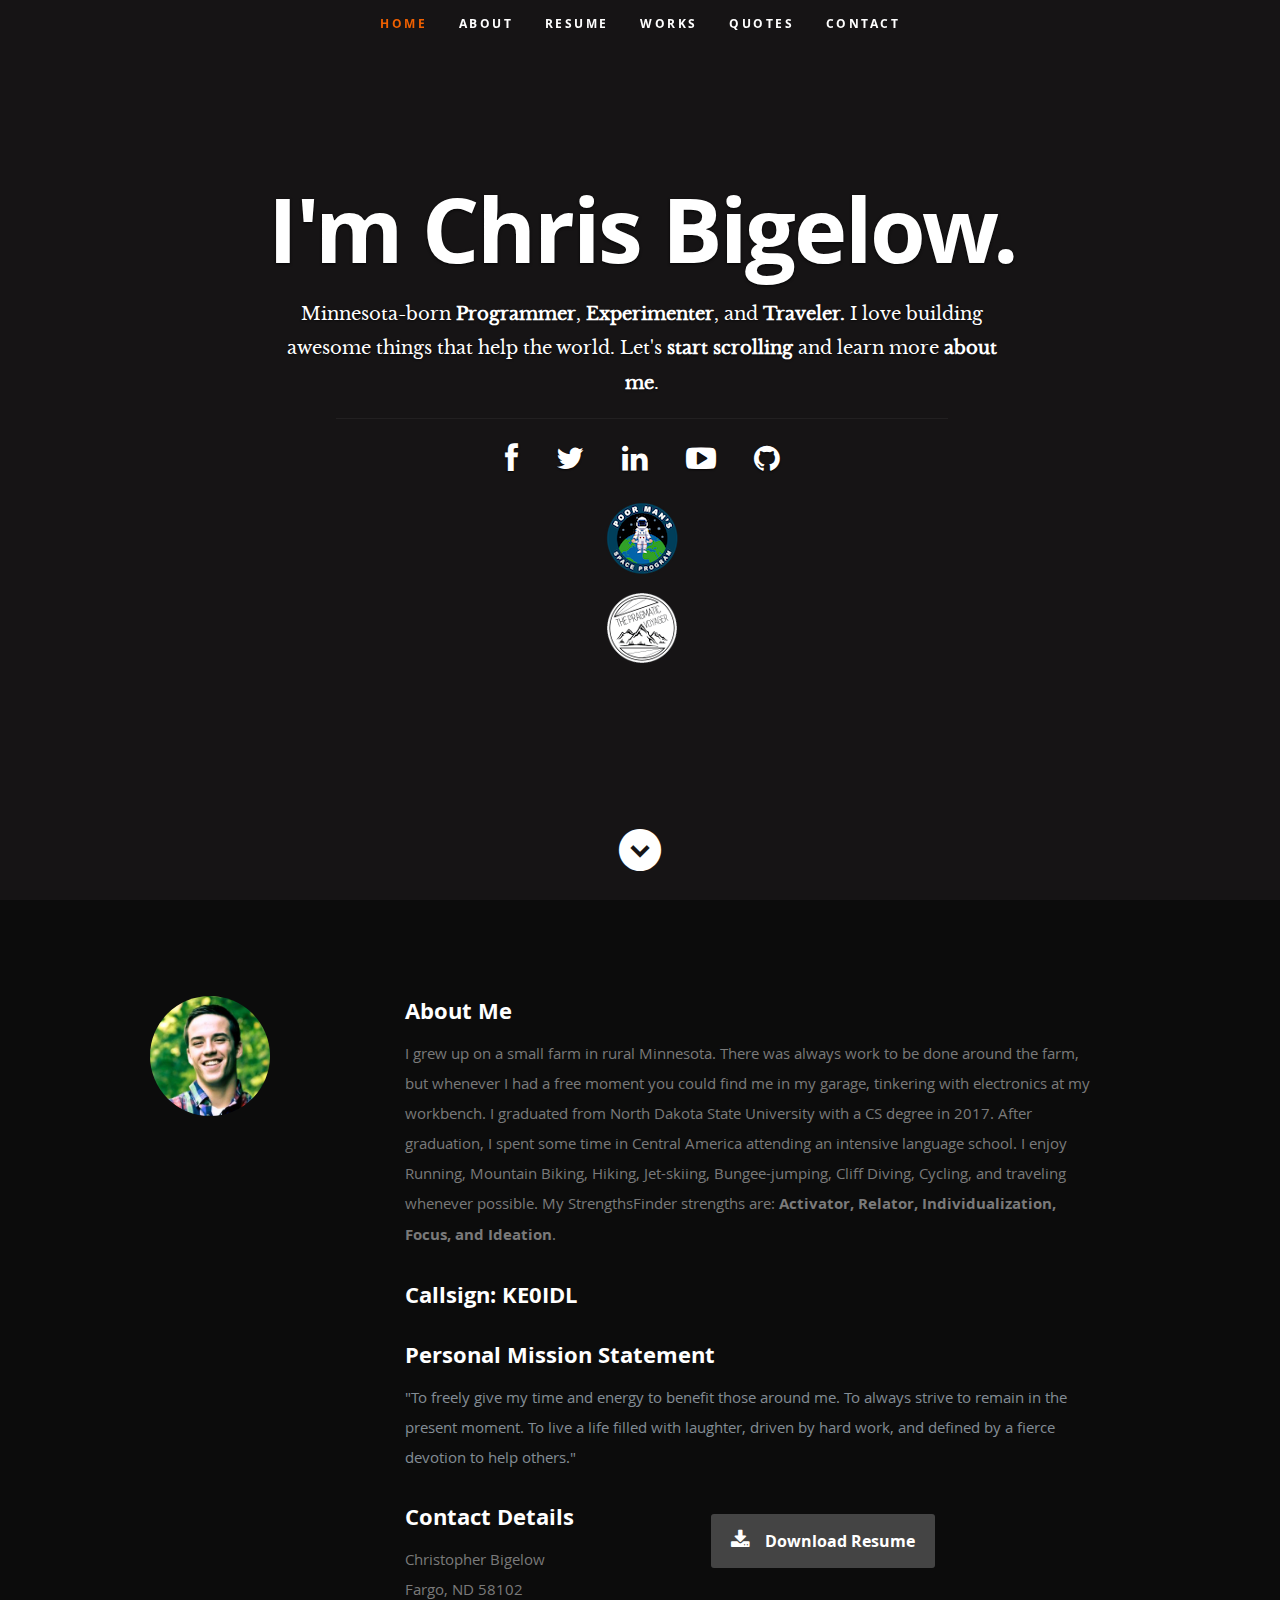
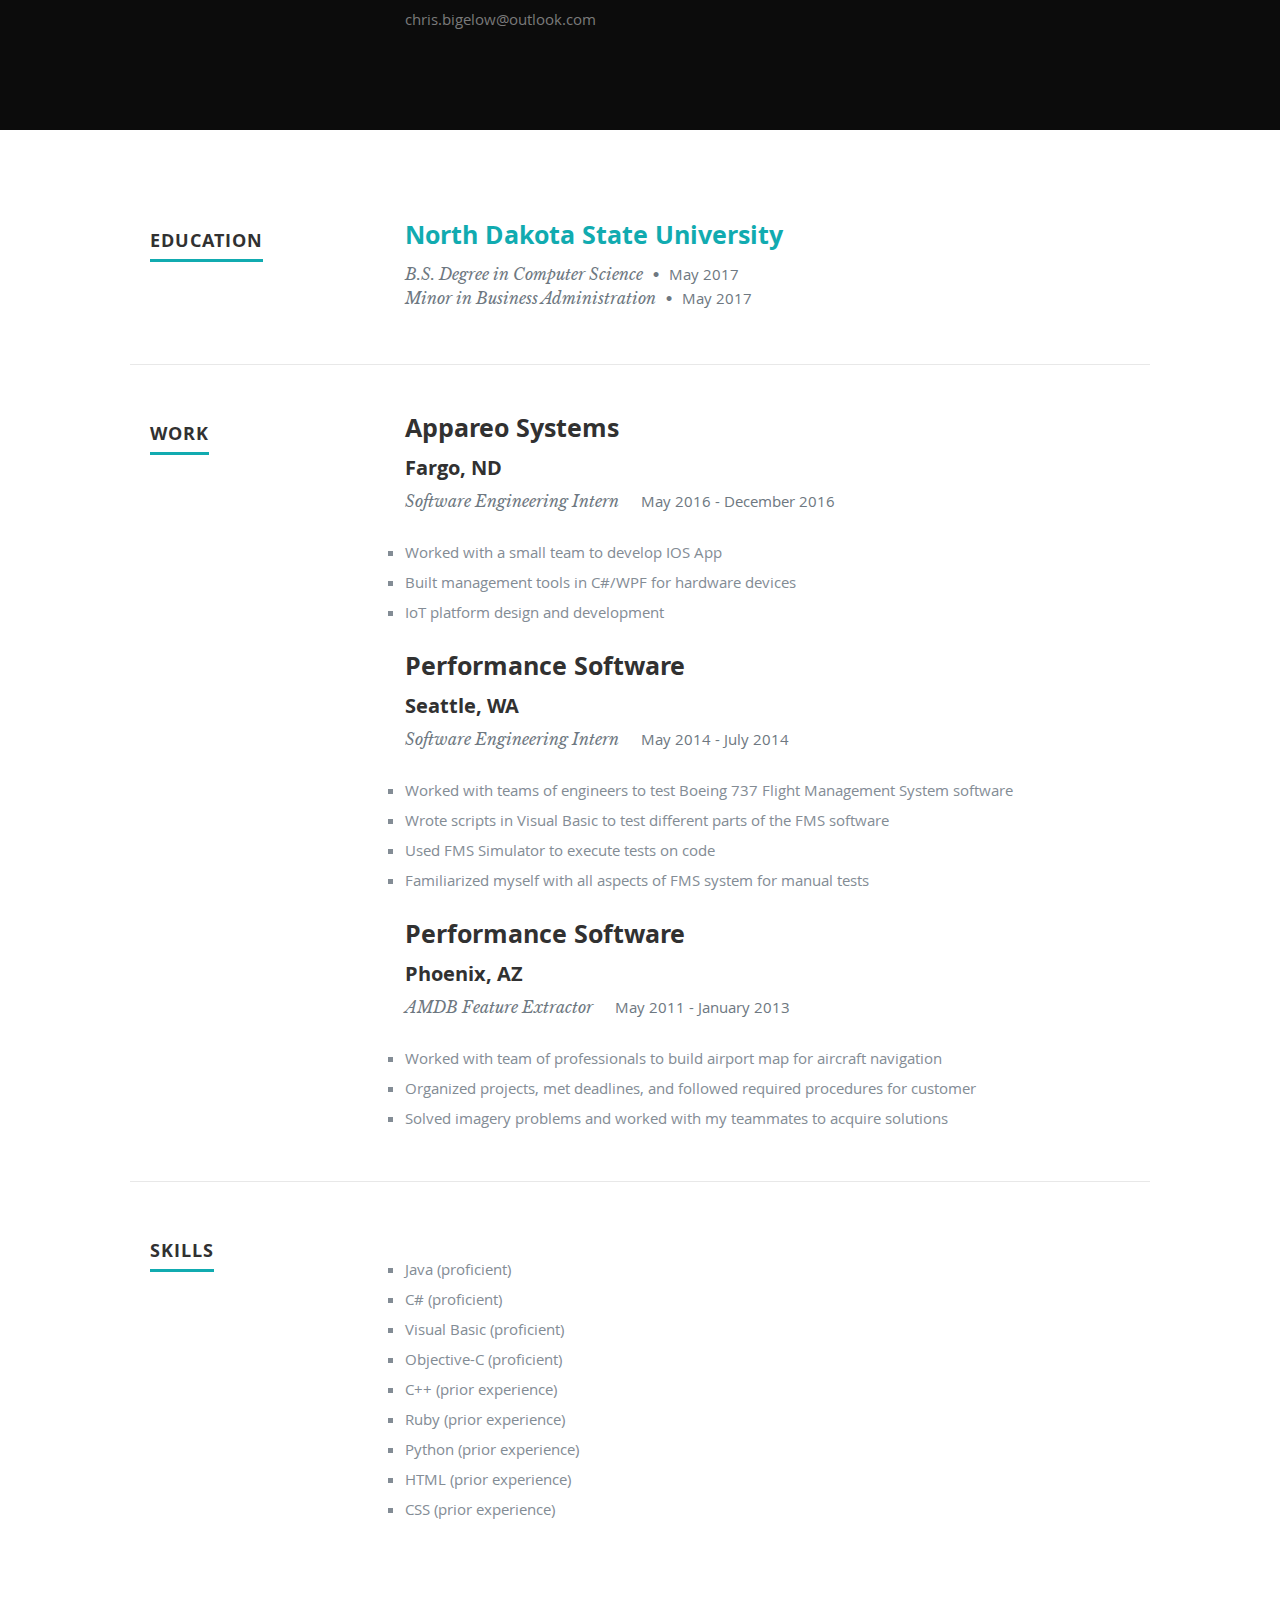
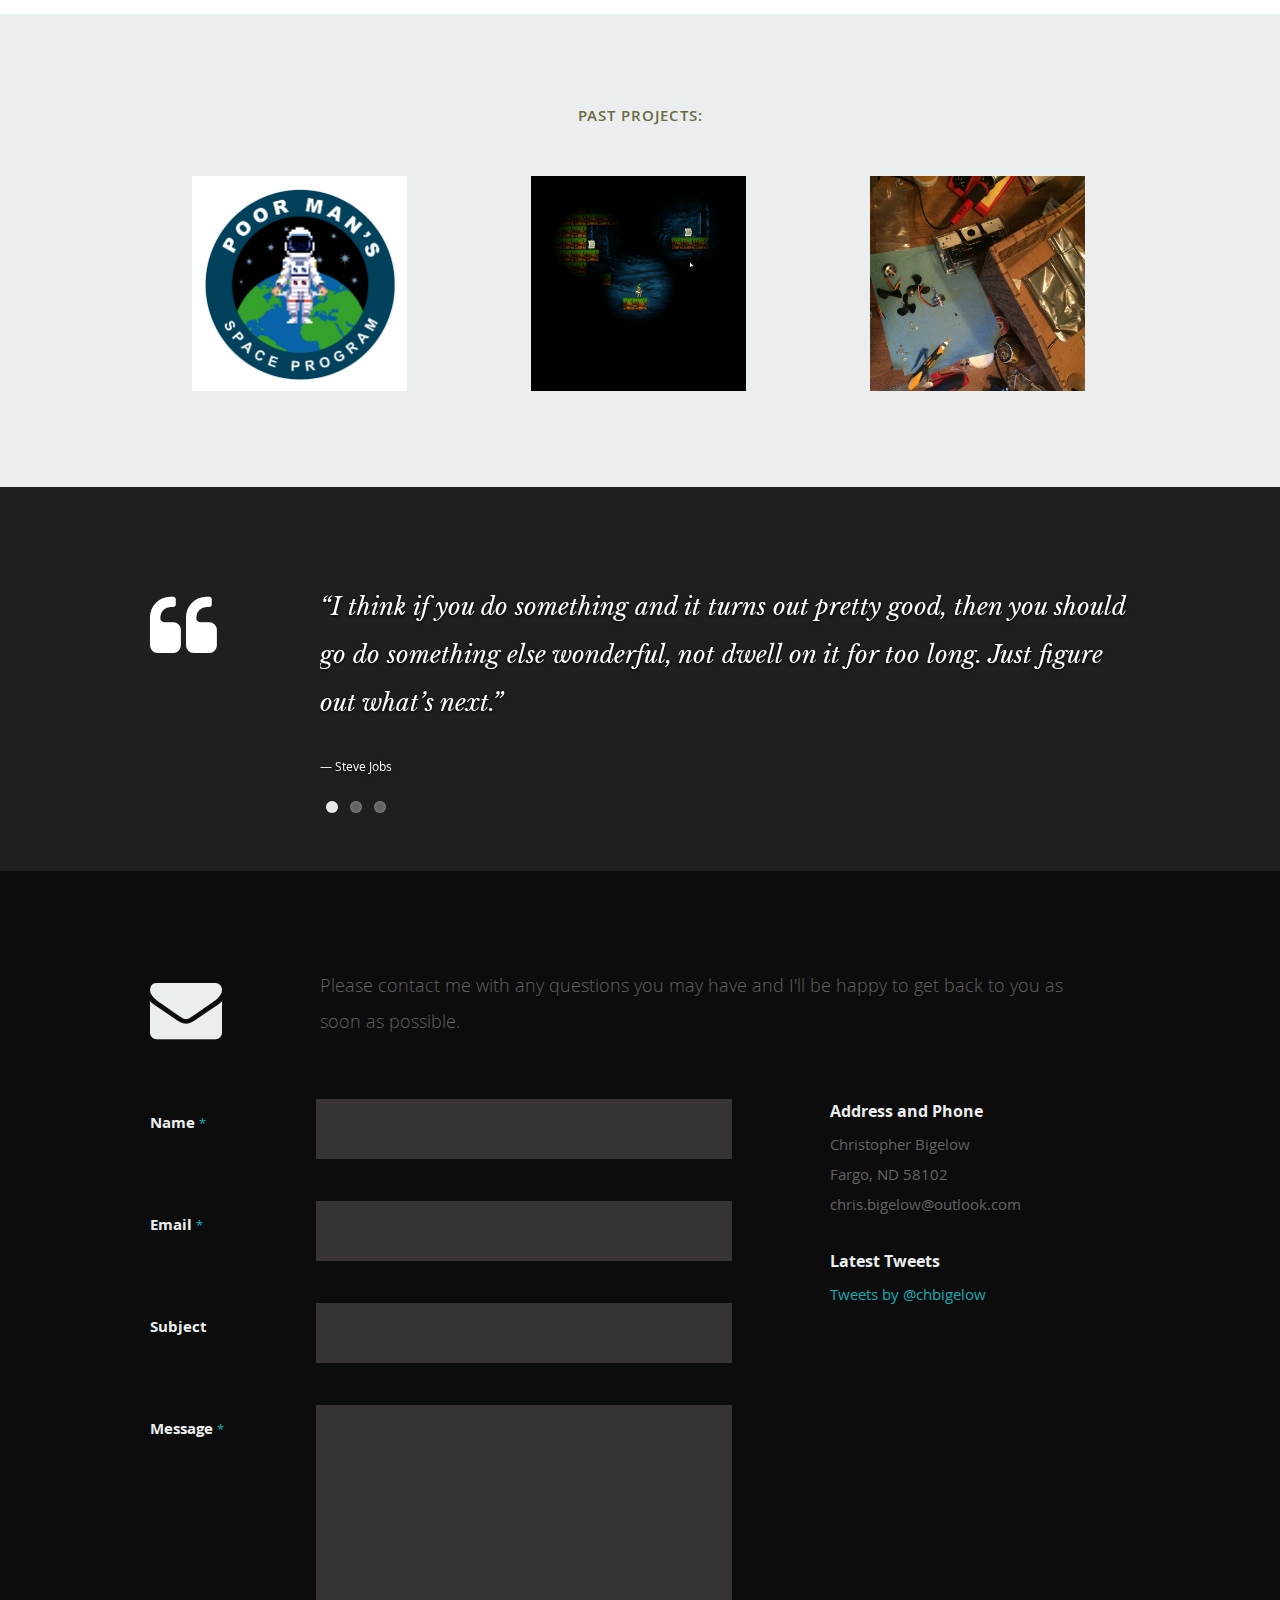
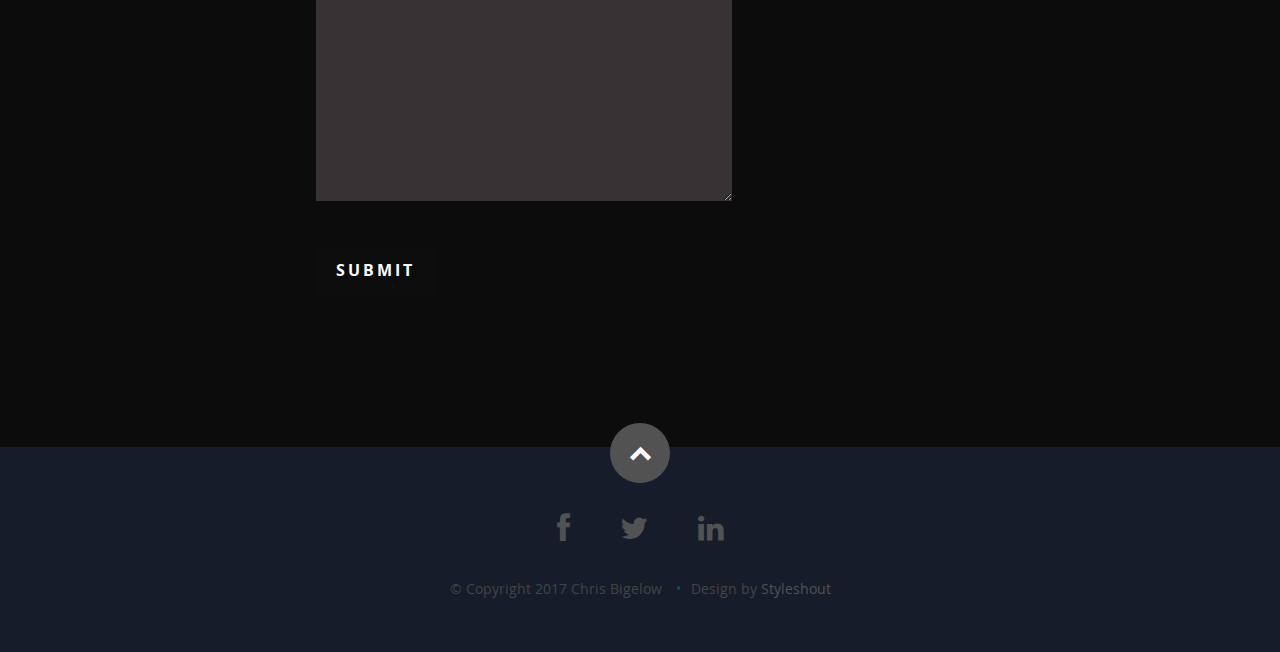
==== index.html @ 5658e903 "Initial commit" ====
<!DOCTYPE html>
<!--[if lt IE 8 ]><html class="no-js ie ie7" lang="en"> <![endif]-->
<!--[if IE 8 ]><html class="no-js ie ie8" lang="en"> <![endif]-->
<!--[if (gte IE 8)|!(IE)]><!--><html class="no-js" lang="en"> <!--<![endif]-->
<head>

   <!--- Basic Page Needs
   ================================================== -->
   <meta charset="utf-8">
	<title>Chris Bigelow</title>
	<meta name="description" content="">
	<meta name="author" content="">

   <!-- Mobile Specific Metas
   ================================================== -->
	<meta name="viewport" content="width=device-width, initial-scale=1, maximum-scale=1">

	<!-- CSS
    ================================================== -->
   <link rel="stylesheet" href="css/default.css">
	<link rel="stylesheet" href="css/layout.css">
   <link rel="stylesheet" href="css/media-queries.css">
   <link rel="stylesheet" href="css/magnific-popup.css">

   <!-- Script
   ================================================== -->
	<script src="js/modernizr.js"></script>

   <!-- Favicons
	================================================== -->
	<link rel="shortcut icon" href="frontal7.png" >

</head>

<body>

   <!-- Header
   ================================================== -->
   <header id="home">

      <nav id="nav-wrap">

         <a class="mobile-btn" href="#nav-wrap" title="Show navigation">Show navigation</a>
	      <a class="mobile-btn" href="#" title="Hide navigation">Hide navigation</a>

         <ul id="nav" class="nav">
            <li class="current"><a class="smoothscroll" href="#home">Home</a></li>
            <li><a class="smoothscroll" href="#about">About</a></li>
	         <li><a class="smoothscroll" href="#resume">Resume</a></li>
           <li><a class="smoothscroll" href="#portfolio">Works</a></li>
            <li><a class="smoothscroll" href="#testimonials">Quotes</a></li>
            <li><a class="smoothscroll" href="#contact">Contact</a></li>
         </ul> <!-- end #nav -->

      </nav> <!-- end #nav-wrap -->

      <div class="row banner">
         <div class="banner-text">
            <h1 class="responsive-headline">I'm Chris Bigelow.</h1>
            <h3>Minnesota-born <span>Programmer</span>, <span>Experimenter</span>, and <span>Traveler.</span>
              I love building
             awesome things that help the world. Let's <a class="smoothscroll" href="#about">start scrolling</a>
            and learn more <a class="smoothscroll" href="#about">about me</a>.</h3>
            <hr />
            <ul class="social">
               <li><a href="https://www.facebook.com/cbiggs23"><i class="fa fa-facebook"></i></a></li>
               <li><a href="https://www.twitter.com/chbigelow"><i class="fa fa-twitter"></i></a></li>
               <li><a href="https://www.linkedin.com/in/chbigelow"><i class="fa fa-linkedin"></i></a></li>
               <li><a href="https://www.youtube.com/channel/UCTbVLqsb0RiBw20vTrwvO1Q"><i class="fa fa-youtube-play"></i></a></li>
               <li><a href="https://github.com/chrisbigelow"><i class="fa fa-github"></i></a></li>
            </ul>
            <ul class="pmsp">
              <li><a href="https://poormansspaceprogram.com"><img src="smallicon.png"</a></li>
              <li><a href="https://www.thepragmaticvoyager.com"><img src="small.png"</a></li>
            </ul>
         </div>
      </div>

      <p class="scrolldown">
         <a class="smoothscroll" href="#about"><i class="icon-down-circle"></i></a>
      </p>

   </header> <!-- Header End -->


   <!-- About Section
   ================================================== -->
   <section id="about">

      <div class="row">

         <div class="three columns">

            <img class="profile-pic"  src="images/profilepic.jpg" alt="" />

         </div>

         <div class="nine columns main-col">

            <h2>About Me</h2>

            <p>I grew up on a small farm in rural Minnesota. There was always work to be done around the farm, but whenever I had a free moment
              you could find me in my garage, tinkering with electronics at my workbench. I graduated from North Dakota State University with a CS degree in 2017. After graduation,
              I spent some time in Central America attending an intensive language school. I enjoy Running, Mountain Biking, Hiking, Jet-skiing, Bungee-jumping, Cliff Diving, Cycling, and traveling whenever
              possible. My StrengthsFinder strengths are: <b>Activator, Relator, Individualization, Focus, and Ideation</b>.

            </p>

            <p>
            <h2>Callsign: KE0IDL
            </p>

            <h2>Personal Mission Statement</h2>
            "To freely give my time and energy to benefit those around me. To always strive to remain in the present moment. To
            live a life filled with laughter, driven by hard work, and defined by a fierce devotion to help others."

            <p>


            </p>

            <div class="row">

               <div class="columns contact-details">

                  <h2>Contact Details</h2>
                  <p class="address">
						   <span>Christopher Bigelow</span>
						   <span><br>Fargo, ND 58102</span><br>
						   <span>chris.bigelow@outlook.com</span>
					   </p>

               </div>

               <div class="columns download">
                  <p>
                     <a href="Chris_Bigelow_Resume.pdf" class="button"><i class="fa fa-download"></i>Download Resume</a>
                  </p>
               </div>

            </div> <!-- end row -->

         </div> <!-- end .main-col -->

      </div>

   </section> <!-- About Section End-->


   <!-- Resume Section
   ================================================== -->
   <section id="resume">

      <!-- Education
      ----------------------------------------------- -->
      <div class="row education">

         <div class="three columns header-col">
            <h1><span>Education</span></h1>
         </div>

         <div class="nine columns main-col">

            <div class="row item">

               <div class="twelve columns">

                  <h3><a href="https://www.ndsu.edu/">North Dakota State University</a></h3>
                  <p class="info">B.S. Degree in Computer Science <span>&bull;</span> <em class="date">May 2017</em><br>Minor in Business Administration <span>&bull;</span> <em class="date">May 2017</em></p>

                  <p>
                  </p>

               </div>

            </div> <!-- item end -->

          <!--  <div class="row item">

               <div class="twelve columns">

                  <h3>School of Cool Designers</h3>
                  <p class="info">B.A. Degree in Graphic Design <span>&bull;</span> <em class="date">March 2003</em></p>

                  <p>
                  This is Photoshop's version  of Lorem Ipsum. Proin gravida nibh vel velit auctor aliquet.
                  Aenean sollicitudin, lorem quis bibendum auctor, nisi elit consequat ipsum, nec sagittis sem
                  nibh id elit. Duis sed odio sit amet nibh vulputate cursus a sit amet mauris. Morbi accumsan
                  ipsum velit. Nam nec tellus a odio tincidunt auctor a ornare odio. Sed non  mauris vitae erat
                  </p>

               </div>

            </div> <!-- item end -->

         </div> <!-- main-col end -->

      </div> <!-- End Education -->


      <!-- Work
      ----------------------------------------------- -->
      <div class="row work">

         <div class="three columns header-col">
            <h1><span>Work</span></h1>
         </div>

         <div class="nine columns main-col">

           <div class="row item">

              <div class="twelve columns">

                 <h3>Appareo Systems</h3><h5>Fargo, ND</h5>
                 <p class="info">Software Engineering Intern <span>&nbsp;</span> <em class="date">May 2016 - December 2016</em></p>

                 <p>
                 <ul style="list-style-type:square">
                   <li>Worked with a small team to develop IOS App</li>
                   <li>Built management tools in C#/WPF for hardware devices</li>
                   <li>IoT platform design and development</li>
                 </ul>
                 </p>

              </div>

           </div> <!-- item end -->

            <div class="row item">

               <div class="twelve columns">

                  <h3>Performance Software</h3><h5>Seattle, WA</h5>
                  <p class="info">Software Engineering Intern <span>&nbsp;</span> <em class="date">May 2014 - July 2014</em></p>

                  <p>
                  <ul style="list-style-type:square">
                    <li>Worked	with	teams	of	engineers	to test	Boeing 737 Flight Management System software</li>
                    <li>Wrote	scripts	in	Visual	Basic	to	test	different	parts	of	the	FMS	software</li>
                    <li>Used	FMS	Simulator	to	execute	tests	on	code</li>
                    <li>Familiarized	myself	with	all	aspects	of	FMS	system	for	manual	tests</li>
                  </ul>
                  </p>

               </div>

            </div> <!-- item end -->

            <div class="row item">

               <div class="twelve columns">

                  <h3>Performance Software</h3>
                  <h5>Phoenix, AZ</h5>
                  <p class="info">AMDB Feature Extractor <span>&nbsp;</span> <em class="date">May 2011 - January 2013</em></p>

                  <p>
                  <ul style="list-style-type:square">
                    <li>Worked	with	team	of	professionals	to	build	airport	map for	aircraft	navigation</li>
                    <li>Organized	projects,	met	deadlines,	and	followed	required	procedures	for	customer</li>
                    <li>Solved	imagery	problems	and	worked	with	my	teammates	to	acquire	solutions</li>
                  </ul>
                  </p>

               </div>

            </div> <!-- item end -->

         </div> <!-- main-col end -->

      </div> <!-- End Work -->


      <!-- Skills
      ----------------------------------------------- -->
      <div class="row skill">

         <div class="three columns header-col">
            <h1><span>Skills</span></h1>
         </div>

         <div class="nine columns main-col">

            <p>
            </p>

				<div>

          <ul style="list-style-type:square">
					   <li>Java	(proficient)</li>
             <li>C#	(proficient)</li>
             <li>Visual Basic (proficient)</li>
             <li>Objective-C (proficient)</li>
             <li>C++ (prior experience)</li>
             <li>Ruby (prior experience)
             <li>Python	(prior experience)</li>
             <li>HTML	(prior experience)</li>
             <li>CSS	(prior experience)</li>
					</ul>

				</div><!-- end skill-bars -->

			</div> <!-- main-col end -->

      </div> <!-- End skills -->

   </section> <!-- Resume Section End-->



   <section id="portfolio">

      <div class="row">

         <div class="twelve columns collapsed">

            <h1>Past Projects:</h1>

            <!-- portfolio-wrapper -->
           <div id="portfolio-wrapper" class="bgrid-quarters s-bgrid-thirds cf">

          	   <div class="columns portfolio-item">
                  <div class="item-wrap">

                     <a href="#modal-01" title="">
                        <img alt="" src="pmsp.jpg">
                        <div class="overlay">
                           <div class="portfolio-item-meta">
          					      <h5>Poor Man's Space Program</h5>
                              <p>Space Orginization</p>
          					   </div>
                        </div>
                        <div class="link-icon"><i class="icon-plus"></i></div>
                     </a>

                  </div>
          		</div> <!-- item end -->

             <div class="columns portfolio-item">
                  <div class="item-wrap">

                     <a href="#modal-02" title="">
                        <img alt="" src="images/portfolio/juniper.png">
                        <div class="overlay">
                           <div class="portfolio-item-meta">
          					      <h5>XNA Game</h5>
                              <p>Game Development</p>
          					   </div>
                        </div>
                        <div class="link-icon"><i class="icon-plus"></i></div>
                     </a>

                  </div>
          		</div> <!-- item end -->

              <div class="columns portfolio-item">
                  <div class="item-wrap">

                     <a href="#modal-03" title="">
                        <img alt="" src="images/portfolio/openrov.jpg">
                        <div class="overlay">
                           <div class="portfolio-item-meta">
          					      <h5>OpenROV</h5>
                              <p>Robots</p>
          					   </div>
                        </div>
                        <div class="link-icon"><i class="icon-plus"></i></div>
                     </a>

                  </div>
          		</div> <!-- item end -->


              <!--<div class="columns portfolio-item">
                  <div class="item-wrap">

                     <a href="#modal-05" title="">
                        <img alt="" src="images/portfolio/farmerboy.jpg">
                        <div class="overlay">
                           <div class="portfolio-item-meta">
          					      <h5>Farmer Boy</h5>
                              <p>Branding</p>
          					   </div>
                        </div>
                        <div class="link-icon"><i class="icon-plus"></i></div>
                     </a>

                  </div>
          		</div> <!-- item end -->

              <!-- <div class="columns portfolio-item">
                  <div class="item-wrap">

                     <a href="#modal-06" title="">
                        <img alt="" src="images/portfolio/girl.jpg">
                        <div class="overlay">
                           <div class="portfolio-item-meta">
          					      <h5>Girl</h5>
                              <p>Photography</p>
          					   </div>
                        </div>
                        <div class="link-icon"><i class="icon-plus"></i></div>
                     </a>

                  </div>
          		</div> <!-- item end -->

              <!-- <div class="columns portfolio-item">
                  <div class="item-wrap">

                     <a href="#modal-07" title="">
                        <img alt="" src="images/portfolio/origami.jpg">
                        <div class="overlay">
                           <div class="portfolio-item-meta">
          					      <h5>Origami</h5>
                              <p>Illustrration</p>
          					   </div>
                        </div>
                        <div class="link-icon"><i class="icon-plus"></i></div>
                     </a>

                  </div>
          		</div> <!-- item end -->

              <!--<div class="columns portfolio-item">
                  <div class="item-wrap">

                     <a href="#modal-08" title="">
                        <img alt="" src="images/portfolio/retrocam.jpg">
                        <div class="overlay">
                           <div class="portfolio-item-meta">
          					      <h5>Retrocam</h5>
                              <p>Web Development</p>
          					   </div>
                        </div>
                        <div class="link-icon"><i class="icon-plus"></i></div>
                     </a>

                  </div>
          		</div>  <!-- item end -->

              <!--</div> <!-- portfolio-wrapper end -->

              <!-- </div> <!-- twelve columns end -->


         <div id="modal-01" class="popup-modal mfp-hide">

		      <img class="scale-with-grid" src="pmsp.jpg" alt="" />

		      <div class="description-box">
			      <h4>Poor Man's Space Program</h4>
			      <p>A space exploration orginization exploring low-cost methods of exploring space and near-space.</p>
               <span class="categories"><i class="fa fa-tag"></i>Space, Orginizations</span>
		      </div>

            <div class="link-box">
               <a href="http://www.poormansspaceprogram.com">Website</a>
		         <a class="popup-modal-dismiss">Close</a>
            </div>

	      </div><!-- modal-01 End -->

         <div id="modal-02" class="popup-modal mfp-hide">

		      <img class="scale-with-grid" src="images/portfolio/modals/m-juniper.png" alt="" />

		      <div class="description-box">
			      <h4>"Juniper" - A multi-level cave side-scroller</h4>
			      <p>Had an absolute blast builing this with a small team during a game development course at NDSU. My team worked to turn our concept into a reality over the course of a few
              short months. We were given the assignment of building a video game using any resources available to us.
              We settled on using XNA (poor choice in hindsight) for development and designed many of the graphics ourselves or aquired them from open source databases.</p>
               <span class="categories"><i class="fa fa-tag"></i>Game Development, Creative Work</span>
		      </div>

            <div class="link-box">
               <a href="JuniperVideo.mp4">Download Video Demo</a>
		         <a class="popup-modal-dismiss">Close</a>
            </div>

	      </div><!-- modal-02 End -->

         <div id="modal-03" class="popup-modal mfp-hide">

		      <img class="scale-with-grid" src="images/portfolio/modals/m-openrov.jpg" alt="" />

		      <div class="description-box">
			      <h4>OpenROV</h4>
			      <p>Assembled OpenROV from kit. This underwater robot is equipped with a number of features that make it easy to explore any underwater environment. An HD camera with LED illumination, 3-axis movement with 3 brushless motors, laser array for sizing up objects in view, and depth and temperature data.
               Interfaces to computer via ethernet cable to surface.</p>
               <span class="categories"><i class="fa fa-tag"></i>Robots</span>
		      </div>

            <div class="link-box">
               <a href="openrov.MOV">Propeller Demo</a>
               <a href="http://www.openrov.com/">&nbsp;&nbsp;&nbsp;&nbsp;website</a>
		         <a class="popup-modal-dismiss">Close</a>
            </div>

	      </div><!-- modal-03 End -->


	    <!--  </div><!-- modal-04 End -->

        <!-- <div id="modal-05" class="popup-modal mfp-hide">

		      <img class="scale-with-grid" src="images/portfolio/modals/m-farmerboy.jpg" alt="" />

		      <div class="description-box">
			      <h4>Farmer Boy</h4>
			      <p>Proin gravida nibh vel velit auctor aliquet. Aenean sollicitudin, lorem quis bibendum auctor, nisi elit consequat ipsum, nec sagittis sem nibh id elit.</p>
               <span class="categories"><i class="fa fa-tag"></i>Branding, Webdesign</span>
		      </div>

            <div class="link-box">
               <a href="http://www.behance.net">Details</a>
		         <a class="popup-modal-dismiss">Close</a>
            </div>

	      </div><!-- modal-05 End -->

      <!--   <div id="modal-06" class="popup-modal mfp-hide">

		      <img class="scale-with-grid" src="images/portfolio/modals/m-girl.jpg" alt="" />

		      <div class="description-box">
			      <h4>Girl</h4>
			      <p>Proin gravida nibh vel velit auctor aliquet. Aenean sollicitudin, lorem quis bibendum auctor, nisi elit consequat ipsum, nec sagittis sem nibh id elit.</p>
               <span class="categories"><i class="fa fa-tag"></i>Photography</span>
		      </div>

            <div class="link-box">
               <a href="http://www.behance.net">Details</a>
		         <a class="popup-modal-dismiss">Close</a>
            </div>

	      </div><!-- modal-06 End -->

      <!--   <div id="modal-07" class="popup-modal mfp-hide">

		      <img class="scale-with-grid" src="images/portfolio/modals/m-origami.jpg" alt="" />

		      <div class="description-box">
			      <h4>Origami</h4>
			      <p>Proin gravida nibh vel velit auctor aliquet. Aenean sollicitudin, lorem quis bibendum auctor, nisi elit consequat ipsum, nec sagittis sem nibh id elit.</p>
               <span class="categories"><i class="fa fa-tag"></i>Branding, Illustration</span>
		      </div>

            <div class="link-box">
               <a href="http://www.behance.net">Details</a>
		         <a class="popup-modal-dismiss">Close</a>
            </div>

	      </div><!-- modal-07 End -->

      <!--   <div id="modal-08" class="popup-modal mfp-hide">

		      <img class="scale-with-grid" src="images/portfolio/modals/m-retrocam.jpg" alt="" />

		      <div class="description-box">
			      <h4>Retrocam</h4>
			      <p>Proin gravida nibh vel velit auctor aliquet. Aenean sollicitudin, lorem quis bibendum auctor, nisi elit consequat ipsum, nec sagittis sem nibh id elit.</p>
               <span class="categories"><i class="fa fa-tag"></i>Webdesign, Photography</span>
		      </div>

            <div class="link-box">
               <a href="http://www.behance.net">Details</a>
		         <a class="popup-modal-dismiss">Close</a>
            </div>

	      </div><!-- modal-01 End -->


      </div> <!-- row End -->

   </section> <!-- Portfolio Section End-->


   <!-- Call-To-Action Section
   ================================================== -->



   <!-- Testimonials Section
   ================================================== -->
   <section id="testimonials">

      <div class="text-container">

         <div class="row">

            <div class="two columns header-col">

               <h1><span>Favorite Quotes</span></h1>

            </div>

            <div class="ten columns flex-container">

               <div class="flexslider">

                  <ul class="slides">

                     <li>
                        <blockquote>
                           <p>“I think if you do something and it turns out pretty good,
                             then you should go do something else wonderful, not dwell on it for too long.
                             Just figure out what’s next.”
                           </p>
                           <cite>Steve Jobs</cite>

                        </blockquote>
                     </li> <!-- slide ends -->

                     <li>
                        <blockquote>
                           <p>Everyone who has ever taken a shower has had an idea. It's the
                             person who gets out of the shower, dries off, and does something
                             about it that makes a difference.
                           </p>
                           <cite>Nolan Bushnell</cite>
                        </blockquote>
                     </li> <!-- slide ends -->

                     <li>
                       <blockquote>
                         <p>It all begins and ends in your mind. What you give power to, has power over you.
                         </p>
                         <cite>Leon Brown</cite>
                       </br>
                       </br>
                       </blockquote>
                     </li> <!-- slide ends -->

                  </ul>

               </div> <!-- div.flexslider ends -->

            </div> <!-- div.flex-container ends -->

         </div> <!-- row ends -->

       </div>  <!-- text-container ends -->

   </section> <!-- Testimonials Section End-->


   <!-- Contact Section
   ================================================== -->
   <section id="contact">

         <div class="row section-head">

            <div class="two columns header-col">

               <h1><span>Get In Touch.</span></h1>

            </div>

            <div class="ten columns">

                  <p class="lead">Please contact me with any questions you may have and
                    I'll be happy to get back to you as soon as possible.
                  </p>

            </div>

         </div>

         <div class="row">

            <div class="eight columns">

               <!-- form -->
               <form action="" method="post" id="contactForm" name="contactForm">
					<fieldset>

                  <div>
						   <label for="contactName">Name <span class="required">*</span></label>
						   <input type="text" value="" size="35" id="contactName" name="contactName">
                  </div>

                  <div>
						   <label for="contactEmail">Email <span class="required">*</span></label>
						   <input type="text" value="" size="35" id="contactEmail" name="contactEmail">
                  </div>

                  <div>
						   <label for="contactSubject">Subject</label>
						   <input type="text" value="" size="35" id="contactSubject" name="contactSubject">
                  </div>

                  <div>
                     <label for="contactMessage">Message <span class="required">*</span></label>
                     <textarea cols="50" rows="15" id="contactMessage" name="contactMessage"></textarea>
                  </div>

                  <div>
                     <button class="submit">Submit</button>
                     <span id="image-loader">
                        <img alt="" src="images/loader.gif">
                     </span>
                  </div>

					</fieldset>
				   </form> <!-- Form End -->

               <!-- contact-warning -->
               <div id="message-warning"> Error boy</div>
               <!-- contact-success -->
				   <div id="message-success">
                  <i class="fa fa-check"></i>Your message was sent, thank you!<br>
				   </div>

            </div>


            <aside class="four columns footer-widgets">



               <div class="widget widget_contact">

					   <h4>Address and Phone</h4>
					   <p class="address">
						   Christopher Bigelow<br>
						   Fargo, ND 58102<br>
						   <span>chris.bigelow@outlook.com</span>
					   </p>

				   </div>

               <div class="widget widget_tweets">

                  <h4 class="widget-title">Latest Tweets</h4>

                  <a class="twitter-timeline" href="https://twitter.com/chbigelow" data-widget-id="565592983631048706">Tweets by @chbigelow</a>
                  <script>!function(d,s,id){var js,fjs=d.getElementsByTagName(s)[0],p=/^http:/.test(d.location)?'http':'https';if(!d.getElementById(id)){js=d.createElement(s);js.id=id;js.src=p+"://platform.twitter.com/widgets.js";
                  fjs.parentNode.insertBefore(js,fjs);}}(document,"script","twitter-wjs");</script>





		         </div>






            </aside>

      </div>

   </section> <!-- Contact Section End-->


   <!-- footer
   ================================================== -->
   <footer>

      <div class="row">

         <div class="twelve columns">

            <ul class="social-links">
              <li><a href="https://www.facebook.com/cbiggs23"><i class="fa fa-facebook"></i></a></li>
              <li><a href="https://www.twitter.com/chbigelow"><i class="fa fa-twitter"></i></a></li>
              <li><a href="https://www.linkedin.com/in/chbigelow"><i class="fa fa-linkedin"></i></a></li>
            </ul>

            <ul class="copyright">
              <li>&copy; Copyright 2017 Chris Bigelow</li>
              <li>Design by <a title="Styleshout" href="http://www.styleshout.com/">Styleshout</a></li>
            </ul>

         </div>

         <div id="go-top"><a class="smoothscroll" title="Back to Top" href="#home"><i class="icon-up-open"></i></a></div>

      </div>

   </footer> <!-- Footer End-->

   <!-- Java Script
   ================================================== -->
   <script src="http://ajax.googleapis.com/ajax/libs/jquery/1.10.2/jquery.min.js"></script>
   <script>window.jQuery || document.write('<script src="js/jquery-1.10.2.min.js"><\/script>')</script>
   <script type="text/javascript" src="js/jquery-migrate-1.2.1.min.js"></script>

   <script src="js/jquery.flexslider.js"></script>
   <script src="js/waypoints.js"></script>
   <script src="js/jquery.fittext.js"></script>
   <script src="js/magnific-popup.js"></script>
   <script src="js/init.js"></script>

</body>

</html>
---- css/default.css ----
/*
=====================================================================
*   Ceevee v1.0 Default Stylesheet
*   url: styleshout.com
*   03-17-2014
=====================================================================

TOC:
a. Webfonts and Icon fonts
b. Reset
c. Default Styles
   1. Basic
   2. Typography
   3. Links
   4. Images
   5. Buttons
   6. Forms
d. Grid
e. Others
   1. Clearing
   2. Misc

=====================================================================  */

/* ------------------------------------------------------------------ */
/* a. Webfonts and Icon fonts
 ------------------------------------------------------------------ */

@import url("fonts.css");
@import url("fontello/css/fontello.css");
@import url("font-awesome/css/font-awesome.min.css");

/* ------------------------------------------------------------------
/* b. Reset
      Adapted from:
      Normalize.css - https://github.com/necolas/normalize.css/
      HTML5 Doctor Reset - html5doctor.com/html-5-reset-stylesheet/
/* ------------------------------------------------------------------ */

html, body, div, span, object, iframe,
h1, h2, h3, h4, h5, h6, p, blockquote, pre,
abbr, address, cite, code,
del, dfn, em, img, ins, kbd, q, samp,
small, strong, sub, sup, var,
b, i,
dl, dt, dd, ol, ul, li,
fieldset, form, label, legend,
table, caption, tbody, tfoot, thead, tr, th, td,
article, aside, canvas, details, figcaption, figure,
footer, header, hgroup, menu, nav, section, summary,
time, mark, audio, video {
   margin: 0;
   padding: 0;
   border: 0;
   outline: 0;
   font-size: 100%;
   vertical-align: baseline;
   background: transparent;
}

article,aside,details,figcaption,figure,
footer,header,hgroup,menu,nav,section {
   display: block;
}

audio,
canvas,
video {
   display: inline-block;
}

audio:not([controls]) {
   display: none;
   height: 0;
}

[hidden] { display: none; }

code, kbd, pre, samp {
   font-family: monospace, serif;
   font-size: 1em;
}

pre {
   white-space: pre;
   white-space: pre-wrap;
   word-wrap: break-word;
}

blockquote, q { quotes: &#8220 &#8220; }

blockquote:before, blockquote:after,
q:before, q:after {
   content: '';
   content: none;
}

ins {
   background-color: #ff9;
   color: #000;
   text-decoration: none;
}

mark {
   background-color: #A7F4F6;
   color: #555;
}

del { text-decoration: line-through; }

abbr[title], dfn[title] {
   border-bottom: 1px dotted;
   cursor: help;
}

table {
   border-collapse: collapse;
   border-spacing: 0;
}


/* ------------------------------------------------------------------ */
/* c. Default and Basic Styles
      Adapted from:
      Skeleton CSS Framework - http://www.getskeleton.com/
      Typeplate Typographic Starter Kit - http://typeplate.com/
/* ------------------------------------------------------------------ */

/*  1. Basic  ------------------------------------------------------- */

*,
*:before,
*:after {
   -moz-box-sizing: border-box;
   -webkit-box-sizing: border-box;
   box-sizing: border-box;
}

html {
   font-size: 62.5%;
   -webkit-font-smoothing: antialiased;
}

body {
   background: #fff;
   font-family: 'opensans-regular', sans-serif;
   font-weight: normal;
   font-size: 15px;
   line-height: 30px;
	color: #838C95;

   -webkit-font-smoothing: antialiased; /* Fix for webkit rendering */
	-webkit-text-size-adjust: 100%;
}

/*  2. Typography
       Vertical rhythm with leading derived from 6
--------------------------------------------------------------------- */

h1, h2, h3, h4, h5, h6 {
   color: #313131;
	font-family: 'opensans-bold', sans-serif;
   font-weight: normal;
}
h1 a, h2 a, h3 a, h4 a, h5 a, h6 a { font-weight: inherit; }
h1 { font-size: 38px; line-height: 42px; margin-bottom: 12px; letter-spacing: -1px; }
h2 { font-size: 28px; line-height: 36px; margin-bottom: 6px; }
h3 { font-size: 22px; line-height: 30px; margin-bottom: 12px; }
h4 { font-size: 20px; line-height: 30px; margin-bottom: 6px; }
h5 { font-size: 18px; line-height: 30px; }
h6 { font-size: 14px; line-height: 30px; }
.subheader { }

p { margin: 0 0 30px 0; }
p img { margin: 0; }
p.lead {
   font: 19px/36px 'opensans-light', sans-serif;
   margin-bottom: 18px;
}

/* for 'em' and 'strong' tags, font-size and line-height should be same with
the body tag due to rendering problems in some browsers */
em { font: 15px/30px 'opensans-italic', sans-serif; }
strong, b { font: 15px/30px 'opensans-bold', sans-serif; }
small { font-size: 11px; line-height: inherit; }

/*	Blockquotes */
blockquote {
   margin: 30px 0px;
   padding-left: 40px;
   position: relative;
}
blockquote:before {
   content: "\201C";
   opacity: 0.45;
   font-size: 80px;
   line-height: 0px;
   margin: 0;
   font-family: arial, sans-serif;

   position: absolute;
   top:  30px;
	left: 0;
}
blockquote p {
   font-family: 'librebaskerville-italic', serif;
   padding: 0;
   font-size: 18px;
   line-height: 36px;
}
blockquote cite {
   display: block;
   font-size: 12px;
   font-style: normal;
   line-height: 18px;
}
blockquote cite:before { content: "\2014 \0020"; }
blockquote cite a,
blockquote cite a:visited { color: #8B9798; border: none }

/* ---------------------------------------------------------------------
/*  Pull Quotes Markup
/*
    <aside class="pull-quote">
		<blockquote>
			<p></p>
		</blockquote>
	 </aside>
/*
/* --------------------------------------------------------------------- */
.pull-quote {
   position: relative;
	padding: 18px 30px 18px 0px;
}
.pull-quote:before,
.pull-quote:after {
	height: 1em;
	opacity: 0.45;
	position: absolute;
	font-size: 80px;
   font-family: Arial, Sans-Serif;
}
.pull-quote:before {
	content: "\201C";
	top:  33px;
	left: 0;
}
.pull-quote:after {
	content: '\201D';
	bottom: -33px;
	right: 0;
}
.pull-quote blockquote {
   margin: 0;
}
.pull-quote blockquote:before {
   content: none;
}

/* Abbreviations */
abbr {
   font-family: 'opensans-bold', sans-serif;
	font-variant: small-caps;
	text-transform: lowercase;
   letter-spacing: .5px;
	color: gray;
}
abbr:hover { cursor: help; }

/* drop cap */
.drop-cap:first-letter {
	float: left;
	margin: 0;
	padding: 14px 6px 0 0;
	font-size: 84px;
	font-family: /* Copperplate */ 'opensans-bold', sans-serif;
   line-height: 60px;
	text-indent: 0;
	background: transparent;
	color: inherit;
}

hr { border: solid #E3E3E3; border-width: 1px 0 0; clear: both; margin: 11px 0 30px; height: 0; }


/*  3. Links  ------------------------------------------------------- */

a, a:visited {
   text-decoration: none;
   outline: 0;
   color: #11ABB0;

   -webkit-transition: color .3s ease-in-out;
   -moz-transition: color .3s ease-in-out;
   -o-transition: color .3s ease-in-out;
   transition: color .3s ease-in-out;
}
a:hover, a:focus { color: #313131; }
p a, p a:visited { line-height: inherit; }


/*  4. List  --------------------------------------------------------- */

ul, ol { margin-bottom: 24px; margin-top: 12px; }
ul { list-style: none outside; }
ol { list-style: decimal; }
ol, ul.square, ul.circle, ul.disc { margin-left: 30px; }
ul.square { list-style: square outside; }
ul.circle { list-style: circle outside; }
ul.disc { list-style: disc outside; }
ul ul, ul ol,
ol ol, ol ul { margin: 6px 0 6px 30px; }
ul ul li, ul ol li,
ol ol li, ol ul li { margin-bottom: 6px; }
li { line-height: 18px; margin-bottom: 12px; }
ul.large li { }
li p { }

/* ---------------------------------------------------------------------
/*  Stats Tab Markup

    <ul class="stats-tabs">
		<li><a href="#">[value]<b>[name]</b></a></li>
	 </ul>

    Extend this object into your markup.
/*
/* --------------------------------------------------------------------- */
.stats-tabs {
   padding: 0;
   margin: 24px 0;
}
.stats-tabs li {
	display: inline-block;
	margin: 0 10px 18px 0;
	padding: 0 10px 0 0;
	border-right: 1px solid #ccc;
}
.stats-tabs li:last-child {
	margin: 0;
	padding: 0;
	border: none;
}
.stats-tabs li a {
	display: inline-block;
	font-size: 22px;
	font-family: 'opensans-bold', sans-serif;
   border: none;
   color: #313131;
}
.stats-tabs li a:hover {
   color:#11ABB0;
}
.stats-tabs li a b {
	display: block;
	margin: 6px 0 0 0;
	font-size: 13px;
	font-family: 'opensans-regular', sans-serif;
   color: #8B9798;
}

/* definition list */
dl { margin: 12px 0; }
dt { margin: 0; color:#11ABB0; }
dd { margin: 0 0 0 20px; }

/* Lining Definition Style Markup */
.lining dt,
.lining dd {
	display: inline;
	margin: 0;
}
.lining dt + dt:before,
.lining dd + dt:before {
	content: "\A";
	white-space: pre;
}
.lining dd + dd:before {
	content: ", ";
}
.lining dd:before {
	content: ": ";
	margin-left: -0.2em;
}

/* Dictionary Definition Style Markup */
.dictionary-style dt {
	display: inline;
	counter-reset: definitions;
}
.dictionary-style dt + dt:before {
	content: ", ";
	margin-left: -0.2em;
}
.dictionary-style dd {
	display: block;
	counter-increment: definitions;
}
.dictionary-style dd:before {
	content: counter(definitions, decimal) ". ";
}

/* Pagination */
.pagination {
   margin: 36px auto;
   text-align: center;
}
.pagination ul li {
   display: inline-block;
   margin: 0;
   padding: 0;
}
.pagination .page-numbers {
   font: 15px/18px 'opensans-bold', sans-serif;
   display: inline-block;
   padding: 6px 10px;
   margin-right: 3px;
   margin-bottom: 6px;
	color: #6E757C;
	background-color: #E6E8EB;

	-webkit-transition: all 200ms ease-in-out;
	-moz-transition: all 200ms ease-in-out;
	-o-transition: all 200ms ease-in-out;
	-ms-transition: all 200ms ease-in-out;
	transition: all 200ms ease-in-out;

   -moz-border-radius: 3px;
   -webkit-border-radius: 3px;
   -khtml-border-radius: 3px;
	border-radius: 3px;
}
.pagination .page-numbers:hover {
   background: #838A91;
   color: #fff;
}
.pagination .current,
.pagination .current:hover {
   background-color: #11ABB0;
   color: #fff;
}
.pagination .inactive,
.pagination .inactive:hover {
   background-color: #E6E8EB;
	color: #A9ADB2;
}
.pagination .prev, .pagination .next {}

/*  5. Images  --------------------------------------------------------- */

img {
   max-width: 100%;
   height: auto;
}
img.pull-right { margin: 12px 0px 0px 18px; }
img.pull-left { margin: 12px 18px 0px 0px; }

/*  6. Buttons  --------------------------------------------------------- */

.button,
.button:visited,
button,
input[type="submit"],
input[type="reset"],
input[type="button"] {
   font: 16px/30px 'opensans-bold', sans-serif;
   background: #11ABB0;
   display: inline-block;
	text-decoration: none;
   letter-spacing: 0;
   color: #fff;
	padding: 12px 20px;
	margin-bottom: 18px;
   border: none;
   cursor: pointer;
   height: auto;

   -webkit-transition: all .2s ease-in-out;
	-moz-transition: all .2s ease-in-out;
	-o-transition: all .2s ease-in-out;
	-ms-transition: all .2s ease-in-out;
	transition: all .2s ease-in-out;

   -moz-border-radius: 3px;
   -webkit-border-radius: 3px;
   -khtml-border-radius: 3px;
   border-radius: 3px;
}

.button:hover,
button:hover,
input[type="submit"]:hover,
input[type="reset"]:hover,
input[type="button"]:hover {
   background: #3d4145;
   color: #fff;
}

.button:active,
button:active,
input[type="submit"]:active,
input[type="reset"]:active,
input[type="button"]:active {
   background: #3d4145;
   color: #fff;
}

.button.full-width,
button.full-width,
input[type="submit"].full-width,
input[type="reset"].full-width,
input[type="button"].full-width {
	width: 100%;
	padding-left: 0 !important;
	padding-right: 0 !important;
	text-align: center;
}

/* Fix for odd Mozilla border & padding issues */
button::-moz-focus-inner,
input::-moz-focus-inner {
    border: 0;
    padding: 0;
}


/*  7. Forms  --------------------------------------------------------- */

form { margin-bottom: 24px; }
fieldset { margin-bottom: 24px; }

input[type="text"],
input[type="password"],
input[type="email"],
textarea,
select {
   display: block;
   padding: 18px 15px;
   margin: 0 0 24px 0;
   border: 0;
   outline: none;
   vertical-align: middle;
   min-width: 225px;
	max-width: 100%;
   font-size: 15px;
   line-height: 24px;
	color: #647373;
	background: #D3D9D9;

}

/* select { padding: 0;
   width: 220px;
   } */

input[type="text"]:focus,
input[type="password"]:focus,
input[type="email"]:focus,
textarea:focus {
   color: #B3B7BC;
	background-color: #3d4145;
}

textarea { min-height: 220px; }

label,
legend {
   font: 16px/24px 'opensans-bold', sans-serif;
	margin: 12px 0;
   color: #3d4145;
   display: block;
}
label span,
legend span {
	color: #8B9798;
   font: 14px/24px 'opensans-regular', sans-serif;
}

input[type="checkbox"],
input[type="radio"] {
    font-size: 15px;
    color: #737373;
}

input[type="checkbox"] { display: inline; }

/* ------------------------------------------------------------------ */
/* d. Grid
---------------------------------------------------------------------
   gutter = 40px.
/* ------------------------------------------------------------------ */

/* default
--------------------------------------------------------------- */
.row {
   width: 96%;
   max-width: 1020px;
   margin: 0 auto;
}
/* fixed width for IE8 */
.ie .row { width: 1000px ; }

.narrow .row { max-width: 980px; }

.row .row { width: auto; max-width: none; margin: 0 -20px; }

/* row clearing */
.row:before,
.row:after {
    content: " ";
    display: table;
}
.row:after {
    clear: both;
}

.column, .columns {
   position: relative;
   padding: 0 20px;
   min-height: 1px;
   float: left;
}
.column.centered, .columns.centered  {
    float: none;
    margin: 0 auto;
}

/* removed gutters */
.row.collapsed > .column,
.row.collapsed > .columns,
.column.collapsed, .columns.collapsed  { padding: 0; }

[class*="column"] + [class*="column"]:last-child { float: right; }
[class*="column"] + [class*="column"].end { float: right; }

/* column widths */
.row .one         { width: 8.33333%; }
.row .two         { width: 16.66667%; }
.row .three       { width: 25%; }
.row .four        { width: 33.33333%; }
.row .five        { width: 41.66667%; }
.row .six         { width: 50%; }
.row .seven       { width: 58.33333%; }
.row .eight       { width: 66.66667%; }
.row .nine        { width: 75%; }
.row .ten         { width: 83.33333%; }
.row .eleven      { width: 91.66667%; }
.row .twelve      { width: 100%; }

/* Offsets */
.row .offset-1    { margin-left: 8.33333%; }
.row .offset-2    { margin-left: 16.66667%; }
.row .offset-3    { margin-left: 25%; }
.row .offset-4    { margin-left: 33.33333%; }
.row .offset-5    { margin-left: 41.66667%; }
.row .offset-6    { margin-left: 50%; }
.row .offset-7    { margin-left: 58.33333%; }
.row .offset-8    { margin-left: 66.66667%; }
.row .offset-9    { margin-left: 75%; }
.row .offset-10   { margin-left: 83.33333%; }
.row .offset-11   { margin-left: 91.66667%; }

/* Push/Pull */
.row .push-1      { left: 8.33333%; }
.row .pull-1      { right: 8.33333%; }
.row .push-2      { left: 16.66667%; 	}
.row .pull-2      { right: 16.66667%; }
.row .push-3      { left: 25%; }
.row .pull-3      { right: 25%;	}
.row .push-4      { left: 33.33333%; }
.row .pull-4      { right: 33.33333%; }
.row .push-5      { left: 41.66667%; }
.row .pull-5      { right: 41.66667%; }
.row .push-6      { left: 50%; }
.row .pull-6      { right: 50%; }
.row .push-7      { left: 58.33333%; }
.row .pull-7      { right: 58.33333%; }
.row .push-8      { left: 66.66667%; 	}
.row .pull-8      { right: 66.66667%; }
.row .push-9      { left: 75%; }
.row .pull-9      { right: 75%; }
.row .push-10     { left: 83.33333%; }
.row .pull-10     { right: 83.33333%; }
.row .push-11     { left: 91.66667%; }
.row .pull-11     { right: 91.66667%; }

/* block grids
--------------------------------------------------------------------- */
.bgrid-sixths [class*="column"]   { width: 16.66667%; }
.bgrid-quarters [class*="column"] { width: 25%; }
.bgrid-thirds [class*="column"]   { width: 33.33333%; }
.bgrid-halves [class*="column"]   { width: 50%; }

[class*="bgrid"] [class*="column"] + [class*="column"]:last-child { float: left; }

/* Left clearing for block grid columns - columns that changes width in
different screen sizes. Allows columns with different heights to align
properly.
--------------------------------------------------------------------- */
.first { clear: left; }   /* first column in default screen */
.s-first { clear: none; } /* first column in smaller screens */

/* smaller screens
--------------------------------------------------------------- */
@media only screen and (max-width: 900px) {

   /* block grids on small screens */
   .s-bgrid-sixths [class*="column"]   { width: 16.66667%; }
   .s-bgrid-quarters [class*="column"] { width: 25%; }
   .s-bgrid-thirds [class*="column"]   { width: 33.33333%; }
   .s-bgrid-halves [class*="column"]   { width: 50%; }

   /* block grids left clearing */
   .first { clear: none; }
   .s-first { clear: left; }

}

/* mobile wide/smaller tablets
--------------------------------------------------------------- */
@media only screen and (max-width: 767px) {

   .row {
	   width: 460px;
	   margin: 0 auto;
      padding: 0;
	}
   .column, .columns {
	   width: auto !important;
	   float: none;
	   margin-left: 0;
	   margin-right: 0;
      padding: 0 30px;
   }
   .row .row { width: auto; max-width: none; margin: 0 -30px; }

   [class*="column"] + [class*="column"]:last-child { float: none; }
   [class*="bgrid"] [class*="column"] + [class*="column"]:last-child { float: none; }

   /* Offsets */
   .row .offset-1    { margin-left: 0%; }
   .row .offset-2    { margin-left: 0%; }
   .row .offset-3    { margin-left: 0%; }
   .row .offset-4    { margin-left: 0%; }
   .row .offset-5    { margin-left: 0%; }
   .row .offset-6    { margin-left: 0%; }
   .row .offset-7    { margin-left: 0%; }
   .row .offset-8    { margin-left: 0%; }
   .row .offset-9    { margin-left: 0%; }
   .row .offset-10   { margin-left: 0%; }
   .row .offset-11   { margin-left: 0%; }
}

/* mobile narrow
--------------------------------------------------------------- */
@media only screen and (max-width: 460px) {

   .row { width: auto; }

}

/* larger screens
--------------------------------------------------------------- */
@media screen and (min-width: 1200px) {

   .wide .row { max-width: 1180px; }

}

/* ------------------------------------------------------------------ */
/* e. Others
/* ------------------------------------------------------------------ */

/*  1. Clearing
    (http://nicolasgallagher.com/micro-clearfix-hack/
--------------------------------------------------------------------- */

.cf:before,
.cf:after {
    content: " ";
    display: table;
}
.cf:after {
    clear: both;
}

/*  2. Misc -------------------------------------------------------- */

.remove-bottom { margin-bottom: 0 !important; }
.half-bottom { margin-bottom: 12px !important; }
.add-bottom { margin-bottom: 24px !important; }
.no-border { border: none; }

.text-center  { text-align: center !important; }
.text-left    { text-align: left !important; }
.text-right   { text-align: right !important; }
.pull-left    { float: left !important; }
.pull-right   { float: right !important; }
.align-center {
	margin-left: auto !important;
	margin-right: auto !important;
	text-align: center !important;
}
---- css/layout.css ----
/*
=====================================================================
*   Ceevee v1.0 Layout Stylesheet
*   url: styleshout.com
*   03-18-2014
=====================================================================

   TOC:
   a. General Styles
   b. Header Styles
   c. About Section
   d. Resume Section
   e. Portfolio Section
   f. Call To Action Section
   g. Testimonials Section
   h. Contact Section
   i. Footer

===================================================================== */

/* ------------------------------------------------------------------ */
/* a. General Styles
/* ------------------------------------------------------------------ */

body { background: #171c2b; }

/* ------------------------------------------------------------------ */
/* b. Header Styles
/* ------------------------------------------------------------------ */

header {
   position: relative;
   height: 800px;
   min-height: 500px;
   width: 100%;
   background: #161415 url(../images/fotoBalloon.jpg) no-repeat top center;
   background-size: cover !important;
	-webkit-background-size: cover !important;
   text-align: center;
   overflow: hidden;
}

/* vertically center banner section */
header:before {
   content: '';
   display: inline-block;
   vertical-align: middle;
   height: 100%;
}
header .banner {
   display: inline-block;
   vertical-align: middle;
   margin: 0 auto;
   width: 85%;
   padding-bottom: 30px;s
   text-align: center;
}

header .banner-text { width: 100%; }
header .banner-text h1 {
   font: 90px/1.1em 'opensans-bold', sans-serif;
   color: #fff;
   letter-spacing: -2px;
   margin: 0 auto 18px auto;
   text-shadow: 0px 1px 3px rgba(0, 0, 0, .8);
}
header .banner-text h3 {
   font: 18px/1.9em 'librebaskerville-regular', serif;
   color: #fff;
   margin: 0 auto;
   width: 70%;
   text-shadow: 0px 1px 2px rgba(0, 0, 0, .5);
}
header .banner-text h3 span,
header .banner-text h3 a {
   color: #fff;
   font-weight: bold;
}
header .banner-text hr {
   width: 60%;
   margin: 18px auto 24px auto;
   border-color: #2F2D2E;
   border-color: rgba(150, 150, 150, .1);
}

/* header social links */
header .social {
   margin: 24px 0;
   padding: 0;
   font-size: 30px;
   text-shadow: 0px 1px 2px rgba(0, 0, 0, .8);
}
header .social li {
   display: inline-block;
   margin: 0 15px;
   padding: 0;
}
header .social li a { color: #fff; }
header .social li a:hover { color: #11ABB0; }

/* scrolldown link */
header .scrolldown a {
   position: absolute;
   bottom: 30px;
   left: 50%;
   margin-left: -29px;
   color: #fff;
   display: block;
   height: 42px;
   width: 42px;
   font-size: 42px;
   line-height: 42px;
   color: #fff;
   border-radius: 100%;

   -webkit-transition: all .3s ease-in-out;
   -moz-transition: all .3s ease-in-out;
   -o-transition: all .3s ease-in-out;
   transition: all .3s ease-in-out;
}
header .scrolldown a:hover { color: #11ABB0; }

/* primary navigation
--------------------------------------------------------------------- */
#nav-wrap ul, #nav-wrap li, #nav-wrap a {
	 margin: 0;
	 padding: 0;
	 border: none;
	 outline: none;
}

/* nav-wrap */
#nav-wrap {
   font: 12px 'opensans-bold', sans-serif;
   width: 100%;
   text-transform: uppercase;
   letter-spacing: 2.5px;
   margin: 0 auto;
   z-index: 100;
   position: fixed;
   left: 0;
   top: 0;
}
.opaque { background-color: #333; }

/* hide toggle button */
#nav-wrap > a.mobile-btn { display: none; }

ul#nav {
   min-height: 48px;
   width: auto;

   /* center align the menu */
   text-align: center;
}
ul#nav li {
   position: relative;
   list-style: none;
   height: 48px;
   display: inline-block;
}

/* Links */
ul#nav li a {

/* 8px padding top + 8px padding bottom + 32px line-height = 48px */

   display: inline-block;
   padding: 8px 13px;
   line-height: 32px;
	text-decoration: none;
   text-align: left;
   color: #fff;

	-webkit-transition: color .2s ease-in-out;
	-moz-transition: color .2s ease-in-out;
	-o-transition: color .2s ease-in-out;
	-ms-transition: color .2s ease-in-out;
	transition: color .2s ease-in-out;
}

ul#nav li a:active { background-color: transparent !important; }
ul#nav li.current a { color: #F06000; }


/* ------------------------------------------------------------------ */
/* c. About Section
/* ------------------------------------------------------------------ */

#about {
   background: #0c0c0c;
   padding-top: 96px;
   padding-bottom: 66px;
   overflow: hidden;
}

#about a, #about a:visited  { color: #fff; }
#about a:hover, #about a:focus { color: #11ABB0; }

#about h2 {
   font: 22px/30px 'opensans-bold', sans-serif;
   color: #fff;
   margin-bottom: 12px;
}
#about p {
   line-height: 30px;
   color: #7A7A7A;
}
#about .profile-pic {
   position: relative;
   width: 120px;
   height: 120px;
   border-radius: 100%;
}
#about .contact-details { width: 41.66667%; }
#about .download {
   width: 58.33333%;
   padding-top: 6px;
}
#about .main-col { padding-right: 5%; }
#about .download .button {
   margin-top: 6px;
   background: #444;
}
#about .download .button:hover {
   background: #fff;
   color: #2B2B2B;
}
#about .download .button i {
   margin-right: 15px;
   font-size: 20px;
}


/* ------------------------------------------------------------------ */
/* d. Resume Section
/* ------------------------------------------------------------------ */

#resume {
   background: #fff;
   padding-top: 90px;
   padding-bottom: 72px;
   overflow: hidden;
}

#resume a, #resume a:visited  { color: #11ABB0; }
#resume a:hover, #resume a:focus { color: #313131; }

#resume h1 {
   font: 18px/24px 'opensans-bold', sans-serif;
   text-transform: uppercase;
   letter-spacing: 1px;
}
#resume h1 span {
   border-bottom: 3px solid #11ABB0;
   padding-bottom: 6px;
}
#resume h3 {
   font: 25px/30px 'opensans-bold', sans-serif;
}

h5{
  font: 20px/25px 'opensans-bold', sans-serif;
}

#resume .header-col { padding-top: 9px; }
#resume .main-col { padding-right: 10%; }

.education, .work {
   margin-bottom: 48px;
   padding-bottom: 24px;
   border-bottom: 1px solid #E8E8E8;
}
#resume .info {
   font: 16px/24px 'librebaskerville-italic', serif;
   color: #6E7881;
   margin-bottom: 18px;
   margin-top: 9px;
}
#resume .info span {
   margin-right: 5px;
   margin-left: 5px;
}
#resume .date {
   font: 15px/24px 'opensans-regular', sans-serif;
   margin-top: 6px;
}

/*----------------------------------------------*/
/*	Skill Bars
/*----------------------------------------------*/

.bars {
	width: 95%;
	float: left;
	padding: 0;
	text-align: left;
}
.bars .skills {
  	margin-top: 36px;
   list-style: none;
}
.bars li {
   position: relative;
  	margin-bottom: 60px;
  	background: #ccc;
  	height: 42px;
  	border-radius: 3px;
}
.bars li em {
	font: 15px 'opensans-bold', sans-serif;
   color: #313131;
	text-transform: uppercase;
   letter-spacing: 2px;
	font-weight: normal;
   position: relative;
	top: -36px;
}
.bar-expand {
   position: absolute;
   left: 0;
   top: 0;

   margin: 0;
   padding-right: 24px;
  	background: #313131;
   display: inline-block;
  	height: 42px;
   line-height: 42px;
   border-radius: 3px 0 0 3px;
}

.photoshop {
  	width: 60%;
  	-moz-animation: photoshop 2s ease;
  	-webkit-animation: photoshop 2s ease;
}
.illustrator {
  	width: 55%;
  	-moz-animation: illustrator 2s ease;
  	-webkit-animation: illustrator 2s ease;
}
.wordpress {
  	width: 50%;
  	-moz-animation: wordpress 2s ease;
  	-webkit-animation: wordpress 2s ease;
}
.css {
  	width: 90%;
  	-moz-animation: css 2s ease;
  	-webkit-animation: css 2s ease;
}
.html5 {
  	width: 80%;
  	-moz-animation: html5 2s ease;
  	-webkit-animation: html5 2s ease;
}
.jquery {
  	width: 50%;
  	-moz-animation: jquery 2s ease;
  	-webkit-animation: jquery 2s ease;
}

@-moz-keyframes photoshop {
  0%   { width: 0px;  }
  100% { width: 60%;  }
}
@-moz-keyframes illustrator {
  0%   { width: 0px;  }
  100% { width: 55%;  }
}
@-moz-keyframes wordpress {
  0%   { width: 0px;  }
  100% { width: 50%;  }
}
@-moz-keyframes css {
  0%   { width: 0px;  }
  100% { width: 90%;  }
}
@-moz-keyframes html5 {
  0%   { width: 0px;  }
  100% { width: 80%;  }
}
@-moz-keyframes jquery {
  0%   { width: 0px;  }
  100% { width: 50%;  }
}

@-webkit-keyframes photoshop {
  0%   { width: 0px;  }
  100% { width: 60%;  }
}
@-webkit-keyframes illustrator {
  0%   { width: 0px;  }
  100% { width: 55%;  }
}
@-webkit-keyframes wordpress {
  0%   { width: 0px;  }
  100% { width: 50%;  }
}
@-webkit-keyframes css {
  0%   { width: 0px;  }
  100% { width: 90%;  }
}
@-webkit-keyframes html5 {
  0%   { width: 0px;  }
  100% { width: 80%;  }
}
@-webkit-keyframes jquery {
  0%   { width: 0px;  }
  100% { width: 50%;  }
}

/* ------------------------------------------------------------------ */
/* e. Portfolio Section
/* ------------------------------------------------------------------ */

#portfolio {
   background: #ebeeee;
   padding-top: 90px;
   padding-bottom: 60px;

}
#portfolio h1 {
   font: 15px/24px 'opensans-semibold', sans-serif;
   text-transform: uppercase;
   letter-spacing: 1px;
   text-align: center;
   margin-bottom: 48px;
   color: #6b6b47;
}

/* Portfolio Content */
#portfolio-wrapper .columns { margin-bottom: 36px; margin-right: 42px; margin-left: 42px;}
.portfolio-item .item-wrap {
   background: #fff;
   overflow: hidden;
   position: relative;



   -webkit-transition: all 0.3s ease-in-out;
	-moz-transition: all 0.3s ease-in-out;
	-o-transition: all 0.3s ease-in-out;
	-ms-transition: all 0.3s ease-in-out;
	transition: all 0.3s ease-in-out;
}
.portfolio-item .item-wrap a {
   display: block;
   cursor: pointer;
}

/* overlay */
.portfolio-item .item-wrap .overlay {
   position: absolute;
   left: 0
   top: 0;
   width: 100%;
   height: 100%;

	opacity: 0;
	-moz-opacity: 0;
	filter:alpha(opacity=0);

   -webkit-transition: opacity 0.3s ease-in-out;
	-moz-transition: opacity 0.3s ease-in-out;
	-o-transition: opacity 0.3s ease-in-out;
	transition: opacity 0.3s ease-in-out;

   background: url(../images/overlay-bg.png) repeat;
}
.portfolio-item .item-wrap .link-icon {
   display: block;
   color: #fff;
   height: 30px;
   width: 30px;
   font-size: 30px;
   line-height: 30px;
   text-align: center;

   opacity: 0;
	-moz-opacity: 0;
	filter:alpha(opacity=0);

   -webkit-transition: opacity 0.3s ease-in-out;
	-moz-transition: opacity 0.3s ease-in-out;
	-o-transition: opacity 0.3s ease-in-out;
	transition: opacity 0.3s ease-in-out;

   position: absolute;
   top: 50%;
   left: 50%;
   margin-left: -15px;
   margin-top: -15px;
}
.portfolio-item .item-wrap img {
   vertical-align: bottom;

}
.portfolio-item .portfolio-item-meta { padding: 18px }
.portfolio-item .portfolio-item-meta h5 {
   font: 14px/21px 'opensans-bold', sans-serif;
   color: #fff;
}
.portfolio-item .portfolio-item-meta p {
   font: 12px/18px 'opensans-light', sans-serif;
   color: #c6c7c7;
   margin-bottom: 0;
}

/* on hover */
.portfolio-item:hover .overlay {
	opacity: 1;
	-moz-opacity: 1;
	filter:alpha(opacity=100);
}
.portfolio-item:hover .link-icon {
   opacity: 1;
	-moz-opacity: 1;
	filter:alpha(opacity=100);
}

/* popup modal */
.popup-modal {
	max-width: 550px;
	background: #fff;
	position: relative;
	margin: 0 auto;
}
.popup-modal .description-box { padding: 12px 36px 18px 36px; }
.popup-modal .description-box h4 {
   font: 15px/24px 'opensans-bold', sans-serif;
	margin-bottom: 12px;
   color: #111;
}
.popup-modal .description-box p {
	font: 14px/24px 'opensans-regular', sans-serif;
   color: #A1A1A1;
   margin-bottom: 12px;
}
.popup-modal .description-box .categories {
   font: 11px/21px 'opensans-light', sans-serif;
   color: #A1A1A1;
   text-transform: uppercase;
   letter-spacing: 2px;
   display: block;
   text-align: left;
}
.popup-modal .description-box .categories i {
   margin-right: 8px;
}
.popup-modal .link-box {
   padding: 18px 36px;
   background: #111;
   text-align: left;
}
.popup-modal .link-box a {
   color: #fff;
	font: 11px/21px 'opensans-bold', sans-serif;
	text-transform: uppercase;
   letter-spacing: 3px;
   cursor: pointer;
}
.popup-modal a:hover {	color: #00CCCC; }
.popup-modal a.popup-modal-dismiss { margin-left: 24px; }


/* fadein/fadeout effect for modal popup
/* ------------------------------------------------------------------ */

/* content at start */
.mfp-fade.mfp-wrap .mfp-content .popup-modal {
   opacity: 0;
   -webkit-transition: all 200ms ease-in-out;
	-moz-transition: all 200ms ease-in-out;
	-o-transition: all 200ms ease-in-out;
	-ms-transition: all 200ms ease-in-out;
   transition: all 200ms ease-in-out;
}
/* content fadein */
.mfp-fade.mfp-wrap.mfp-ready .mfp-content .popup-modal {
   opacity: 1;
}
/* content fadeout */
.mfp-fade.mfp-wrap.mfp-removing .mfp-content .popup-modal {
   opacity: 0;
}

/* ------------------------------------------------------------------ */
/* f. Call To Action Section
/* ------------------------------------------------------------------ */

#call-to-action {
   background: #212121;
   padding-top: 66px;
   padding-bottom: 48px;
}
#call-to-action h1 {
   font: 18px/24px 'opensans-bold', sans-serif;
   text-transform: uppercase;
   letter-spacing: 3px;
   color: #fff;
}
#call-to-action h1 span { display: none; }
#call-to-action .header-col h1:before {
   font-family: 'FontAwesome';
   content: "\f0ac";
	padding-right: 10px;
	font-size: 72px;
   line-height: 72px;
   text-align: left;
   float: left;
   color: #fff;
}
#call-to-action .action {
   margin-top: 12px;
}
#call-to-action h2 {
   font: 28px/36px 'opensans-bold', sans-serif;
   color: #EBEEEE;
   margin-bottom: 6px;
}
#call-to-action h2 a {
   color: inherit;
}
#call-to-action p {
   color: #636363;
   font-size: 17px;
}
/*#
call-to-action .button {
	color:#fff;
   background: #0D0D0D;
}
*/
#call-to-action .button:hover,
#call-to-action .button:active {
   background: #FFFFFF;
   color: #0D0D0D;
}
#call-to-action p span {
	font-family: 'opensans-semibold', sans-serif;
	color: #D8D8D8;
}

/* ------------------------------------------------------------------
/* g. Testimonials
/* ------------------------------------------------------------------ */

#testimonials {
   background: #1F1F1F url(../images/testimonials-bg.jpg) no-repeat center center;
   background-size: cover !important;
	-webkit-background-size: cover !important;
   background-attachment: fixed;

   position: relative;
   min-height: 200px;
   width: 100%;
   overflow: hidden;
}
#testimonials .text-container {
   padding-top: 96px;
   padding-bottom: 66px;
}
#testimonials h1 {
   font: 18px/24px 'opensans-bold', sans-serif;
   text-transform: uppercase;
   letter-spacing: 3px;
   color: #fff;
}
#testimonials h1 span { display: none; }
#testimonials .header-col { padding-top: 9px; }
#testimonials .header-col h1:before {
   font-family: 'FontAwesome';
   content: "\f10d";
	padding-right: 10px;
	font-size: 72px;
   line-height: 72px;
   text-align: left;
   float: left;
   color: #fff;
}

/*	Blockquotes */
#testimonials blockquote {
   margin: 0 0px 30px 0px;
   padding-left: 0;
   position: relative;
   text-shadow: 0px 1px 3px rgba(0, 0, 0, 1);
}
#testimonials blockquote:before { content: none; }
#testimonials blockquote p {
   font-family: 'librebaskerville-italic', serif;
   padding: 0;
   font-size: 24px;
   line-height: 48px;
   color: #fff
}
#testimonials blockquote cite {
   display: block;
   font-size: 12px;
   font-style: normal;
   line-height: 18px;
   color: #fff;
}
#testimonials blockquote cite:before { content: "\2014 \0020"; }
#testimonials blockquote cite a,
#testimonials blockquote cite a:visited { color: #8B9798; border: none }

/* Flex Slider
/* ------------------------------------------------------------------ */

/* Reset */
.flexslider a:active,
.flexslider a:focus  { outline: none; }
.slides,
.flex-control-nav,
.flex-direction-nav { margin: 0; padding: 0; list-style: none; }
.slides li { margin: 0; padding: 0;}

/* Necessary Styles */
.flexslider {
   position: relative;
   zoom: 1;
   margin: 0;
   padding: 0;
}
.flexslider .slides { zoom: 1; }
.flexslider .slides > li { position: relative; }

/* Hide the slides before the JS is loaded. Avoids image jumping */
.flexslider .slides > li { display: none; -webkit-backface-visibility: hidden; }
/* Suggested container for slide animation setups. Can replace this with your own */
.flex-container { zoom: 1; position: relative; }

/* Clearfix for .slides */
.slides:before,
.slides:after {
   content: " ";
   display: table;
}
.slides:after {
   clear: both;
}

/* No JavaScript Fallback */
/* If you are not using another script, such as Modernizr, make sure you
 * include js that eliminates this class on page load */
.no-js .slides > li:first-child { display: block; }

/* Slider Styles */
.slides { zoom: 1; }
.slides > li {
   /*margin-right: 5px; */
   overflow: hidden;
}

/* Control Nav */
.flex-control-nav {
    width: 100%;
    position: absolute;
    bottom: -20px;
    text-align: left;
}
.flex-control-nav li {
    margin: 0 6px;
    display: inline-block;
    zoom: 1;
    *display: inline;
}
.flex-control-paging li a {
    width: 12px;
    height: 12px;
    display: block;
    background: #ddd;
    background: rgba(255, 255, 255, .3);
    cursor: pointer;
    text-indent: -9999px;
    -webkit-border-radius: 20px;
    -moz-border-radius: 20px;
    -o-border-radius: 20px;
    border-radius: 20px;
    box-shadow: inset 0 0 3px rgba(255, 255, 255, .3);
}
.flex-control-paging li a:hover {
    background: #CCC;
    background: rgba(255, 255, 255, .7);
}
.flex-control-paging li a.flex-active {
    background: #fff;
    background: rgba(255, 255, 255, .9);
    cursor: default;
}

/* ------------------------------------------------------------------ */
/* h. Contact Section
/* ------------------------------------------------------------------ */

#contact {
   background: #0c0c0c;
   padding-top: 96px;
   padding-bottom: 102px;
   color: #636363;
}
#contact .section-head { margin-bottom: 42px; }

#contact a, #contact a:visited  { color: #11ABB0; }
#contact a:hover, #contact a:focus { color: #fff; }

#contact h1 {
   font: 18px/24px 'opensans-bold', sans-serif;
   text-transform: uppercase;
   letter-spacing: 3px;
   color: #EBEEEE;
   margin-bottom: 6px;
}
#contact h1 span { display: none; }
#contact h1:before {
   font-family: 'FontAwesome';
   content: "\f0e0";
	padding-right: 10px;
	font-size: 72px;
   line-height: 72px;
   text-align: left;
   float: left;
   color: #ebeeee;
}

#contact h4 {
   font: 16px/24px 'opensans-bold', sans-serif;
   color: #EBEEEE;
   margin-bottom: 6px;
}
#contact p.lead {
   font: 18px/36px 'opensans-light', sans-serif;
   padding-right: 3%;
}
#contact .header-col { padding-top: 6px; }


/* contact form */
#contact form { margin-bottom: 30px; }
#contact label {
   font: 15px/24px 'opensans-bold', sans-serif;
   margin: 12px 0;
   color: #EBEEEE;
	display: inline-block;
	float: left;
   width: 26%;
}
#contact input,
#contact textarea,
#contact select {
   padding: 18px 20px;
	color: #eee;
	background: #373233;
	margin-bottom: 42px;
	border: 0;
	outline: none;
   font-size: 15px;
   line-height: 24px;
   width: 65%;
}
#contact input:focus,
#contact textarea:focus,
#contact select:focus {
	color: #fff;
	background-color: #11ABB0;
}
#contact button.submit {
	text-transform: uppercase;
	letter-spacing: 3px;
	color:#fff;
   background: #0D0D0D;
	border: none;
   cursor: pointer;
   height: auto;
   display: inline-block;
	border-radius: 3px;
   margin-left: 26%;
}
#contact button.submit:hover {
	color: #0D0D0D;
	background: #fff;
}
#contact span.required {
	color: #11ABB0;
	font-size: 13px;
}
#message-warning, #message-success {
   display: none;
	background: #161415;
	padding: 24px 24px;
	margin-bottom: 36px;
   width: 65%;
   margin-left: 26%;
}
#message-warning { color: #D72828; }
#message-success { color: #11ABB0; }

#message-warning i,
#message-success i {
   margin-right: 10px;
}
#image-loader {
   display: none;
   position: relative;
   left: 18px;
   top: 17px;
}


/* Twitter Feed */
#twitter {
   margin-top: 12px;
   padding: 0;
}
#twitter li {
   margin: 6px 0px 12px 0;
   line-height: 30px;
}
#twitter li span {
   display: block;
}
#twitter li b a {
   font: 13px/36px 'opensans-regular', Sans-serif;
   color: #474747 !important;
   border: none;
}


/* ------------------------------------------------------------------ */
/* i. Footer
/* ------------------------------------------------------------------ */

footer {
   padding-top: 48px;
   margin-bottom: 48px;
   color: #444;
   font-size: 14px;
   text-align: center;
   position: relative;
}

footer a, footer a:visited { color: #525252; }
footer a:hover, footer a:focus { color: #fff; }

/* copyright */
footer .copyright {
    margin: 0;
    padding: 0;
 }
footer .copyright li {
    display: inline-block;
    margin: 0;
    padding: 0;
    line-height: 24px;
}
.ie footer .copyright li {
   display: inline;
}
footer .copyright li:before {
    content: "\2022";
    padding-left: 10px;
    padding-right: 10px;
    color: #095153;
}
footer .copyright  li:first-child:before {
    display: none;
}

/* social links */
footer .social-links {
   margin: 18px 0 30px 0;
   padding: 0;
   font-size: 30px;
}
footer .social-links li {
    display: inline-block;
    margin: 0;
    padding: 0;
    margin-left: 42px;
    color: #F06000;
}

footer .social-links li:first-child { margin-left: 0; }

/* Go To Top Button */
#go-top {
	position: absolute;
	top: -24px;
   left: 50%;
   margin-left: -30px;
}
#go-top a {
	text-decoration: none;
	border: 0 none;
	display: block;
	width: 60px;
	height: 60px;
	background-color: #525252;

	-webkit-transition: all 0.2s ease-in-out;
   -moz-transition: all 0.2s ease-in-out;
   -o-transition: all 0.2s ease-in-out;
   -ms-transition: all 0.2s ease-in-out;
   transition: all 0.2s ease-in-out;

   color: #fff;
   font-size: 21px;
   line-height: 60px;
 	border-radius: 100%;
}
#go-top a:hover { background-color: #0F9095; }
---- css/media-queries.css ----
/* ==================================================================

*   Ceevee Media Queries
*   url: styleshout.com
*   03-18-2014

/* ================================================================== */


/* screenwidth less than 1024px
--------------------------------------------------------------------- */
@media only screen and (max-width: 1024px) {

    /* header styles
   ------------------------------------------------------------------ */
   header .banner-text h1 {
      font: 80px/1.1em 'opensans-bold', sans-serif;
      letter-spacing: -1px;
      margin: 0 auto 12px auto;
   }

}

/* screenwidth less than 900px
--------------------------------------------------------------------- */
@media only screen and (max-width: 900px) {

    /* header styles
   ------------------------------------------------------------------ */
   header .banner { padding-bottom: 12px; }
   header .banner-text h1 {
      font: 78px/1.1em 'opensans-bold', sans-serif;
      letter-spacing: -1px;      
   }
   header .banner-text h3 {
      font: 17px/1.9em 'librebaskerville-regular', serif;
      width: 80%;
   }
   header .banner-text hr {
      width: 65%;
      margin: 12px auto;
   }
   /* nav-wrap */
   #nav-wrap {
      font: 11px 'opensans-bold', sans-serif;
      letter-spacing: 1.5px;
   }


   /* About Section
   ------------------------------------------------------------------- */
   #about .profile-pic {
      width: 114px;
      height: 114px;
      margin-left: 12px;
   }
   #about .contact-details { width: 50%; }
   #about .download { width: 50%; }

   /* Resume Section
   ------------------------------------------------------------------- */
   #resume h1 { font: 16px/24px 'opensans-bold', sans-serif; }
   #resume .main-col { padding-right: 5%; }   

   /* Testimonials Section
   ------------------------------------------------------------------- */
   #testimonials .header-col h1:before {
      font-size: 66px;
      line-height: 66px;
   }
   #testimonials blockquote p {
      font-size: 22px;
      line-height: 46px;      
   }

    /* Call to Action Section
   ------------------------------------------------------------------- */
   #call-to-action .header-col h1:before {
      font-size: 66px;
      line-height: 66px;
   }

   /* Contact Section
   ------------------------------------------------------------------- */
   #contact .section-head { margin-bottom: 30px; }
   #contact .header-col h1:before {
      font-size: 66px;
      line-height: 66px;
   }
   #contact .section-head p.lead { font: 17px/33px opensans-light, sans-serif; }


}

/* mobile wide/smaller tablets
---------------------------------------------------------------------- */

@media only screen and (max-width: 767px) {

   /* mobile navigation
   -------------------------------------------------------------------- */
   #nav-wrap {
      font: 12px 'opensans-bold', sans-serif;
      background: transparent !important;
      letter-spacing: 1.5px;  
      width: auto;
      position: fixed;
      top: 0;
      right: 0;
   }
   #nav-wrap > a {
	   width: 48px;
		height: 48px;
		text-align: left;
		background-color: #CC5200;
		position: relative;
      border: none;
      float: right;

      font: 0/0 a;
      text-shadow: none;
      color: transparent;

      position: relative;
      top: 0px;
      right: 30px;
   }

	#nav-wrap > a:before,
   #nav-wrap > a:after {
	   position: absolute;
		border: 2px solid #fff;
		top: 35%;
		left: 25%;
		right: 25%;
		content: '';
	}
   #nav-wrap > a:after { top: 60%; }

   /* toggle buttons */
	#nav-wrap:not( :target ) > a:first-of-type,
	#nav-wrap:target > a:last-of-type  {
	   display: block;
	}

   /* hide menu panel */
   #nav-wrap ul#nav {
      height: auto;
		display: none;
      clear: both;
      width: auto; 
      float: right;     

      position: relative;
      top: 12px;
      right: 0;
   }

   /* display menu panels */
	#nav-wrap:target > ul#nav	{
	   display: block;
      padding: 30px 20px 48px 20px;
      background: #1f2024;
      margin: 0 30px;
      clear: both;
   }

   ul#nav li {
      display: block;
      height: auto;      
      margin: 0 auto; 
      padding: 0 4%;           
      text-align: left;
      border-bottom: 1px solid #2D2E34;
      border-bottom-style: dotted; 
   }
  
   ul#nav li a {  
      display: block;    
      margin: 0;
      padding: 0;      
      margin: 12px 0; 
      line-height: 16px; /* reset line-height from 48px */
      border: none;
   }  


   /* Header Styles
   -------------------------------------------------------------------- */
   header .banner {
      padding-bottom: 12px;
      padding-top: 6px;
   }
   header .banner-text h1 { font: 68px/1.1em 'opensans-bold', sans-serif; }
   header .banner-text h3 {
      font: 16px/1.9em 'librebaskerville-regular', serif;
      width: 85%;
   }
   header .banner-text hr {
      width: 80%;
      margin: 18px auto;
   }

   /* header social links */
   header .social {
      margin: 18px 0 24px 0;
      font-size: 24px;
      line-height: 36px;      
   }
   header .social li { margin: 0 10px; }

    /* scrolldown link */
   header .scrolldown { display: none; }


   /* About Section
   -------------------------------------------------------------------- */
   #about .profile-pic { display: none; }
   #about .download .button {
      width: 100%;
      text-align: center;
      padding: 15px 20px;
   }
   #about .main-col { padding-right: 30px; }


   /* Resume Section
   --------------------------------------------------------------------- */
   #resume .header-col {
      padding-top: 0;
      margin-bottom: 48px;
      text-align: center;
   }
   #resume h1 { letter-spacing: 3px; }
   #resume .main-col { padding-right: 30px; }
   #resume h3, #resume .info { text-align: center; }
   h5 { text-align: center;}
 
      
   .bars { width: 100%; }


   /* Call To Action Section
   /* ----------------------------------------------------------------- */
   #call-to-action { text-align: center; }
   #call-to-action h1 {
      font: 16px/24px 'opensans-bold', sans-serif;
      text-align: center;
      margin-bottom: 30px;
      text-shadow: 0px 1px 3px rgba(0, 0, 0, 1);
   }
   #call-to-action h1 span { display: block; }
   #call-to-action .header-col h1:before { content: none; }
   #call-to-action p { font-size: 15px; }


   /* Portfolio Section
   /* ----------------------------------------------------------------- */
   #portfolio-wrapper .columns { margin-bottom: 40px; }
   .popup-modal {	max-width: 85%; }


   /* Testimonials Section
   ----------------------------------------------------------------------- */
   #testimonials .text-container { text-align: center; }
   #testimonials h1 {
      font: 16px/24px 'opensans-bold', sans-serif;
      text-align: center;
      margin-bottom: 30px;
      text-shadow: 0px 1px 3px rgba(0, 0, 0, 1);
   }
   #testimonials h1 span { display: block; }
   #testimonials .header-col h1:before { content: none; }
   #testimonials blockquote { padding-bottom: 24px; }
   #testimonials blockquote p {
      font-size: 20px;
      line-height: 42px;      
   }

   /* Control Nav */
   .flex-control-nav {
      text-align: center;
      margin-left: -30px;
   }


   /* contact Section
   ----------------------------------------------------------------------- */
   #contact { padding-bottom: 66px; }
   #contact .section-head { margin-bottom: 12px; }
   #contact .section-head h1 {
      font: 16px/24px 'opensans-bold', sans-serif;            
      text-align: center;   
      margin-bottom: 30px;
      text-shadow: 0px 1px 3px rgba(0, 0, 0, 1);
   }  
   #contact h1 span { display: block; }
   #contact .header-col { padding-top: 0; }
   #contact .header-col h1:before { content: none;	}
   #contact .section-head p.lead { text-align: center;}

   /* form */
   #contact label {
      float: none;
      width: 100%;
   }
   #contact input,
   #contact textarea,
   #contact select {
     	margin-bottom: 6px;    	
      width: 100%;
   }
   #contact button.submit { margin: 30px 0 24px 0; }
   #message-warning, #message-success {
      width: 100%;
      margin-left: 0;
   }


   /* footer
   ------------------------------------------------------------------------ */
  
   /* copyright */
   footer .copyright li:before { content: none; }
   footer .copyright li { margin-right: 12px; }

   /* social links */
   footer .social-links { font-size: 22px; }
   footer .social-links li { margin-left: 18px; }

   /* Go To Top Button */
   #go-top { margin-left: -22px; }
   #go-top a {
   	width: 54px;
   	height: 54px;
      font-size: 18px;
      line-height: 54px;
   }


}

/* mobile narrow
  -------------------------------------------------------------------------- */

@media only screen and (max-width: 480px) {

   /* mobile navigation
   -------------------------------------------------------------------- */
   #nav-wrap ul#nav { width: auto; float: none; }

   /* header styles
   -------------------------------------------------------------------- */
   header .banner { padding-top: 24px; }
   header .banner-text h1 {
      font: 40px/1.1em 'opensans-bold', sans-serif;      
      margin: 0 auto 24px auto;
   }
   header .banner-text h3 {
      font: 14px/1.9em 'librebaskerville-regular', sans-serif;
      width: 90%;
   }
  
   /* header social links */
   header .social { font-size: 20px;}
   header .social li { margin: 0 6px; }

   /* footer
   ------------------------------------------------------------------------ */

   /* social links */
   footer .social-links { font-size: 20px; }
   footer .social-links li { margin-left: 14px; }   

}
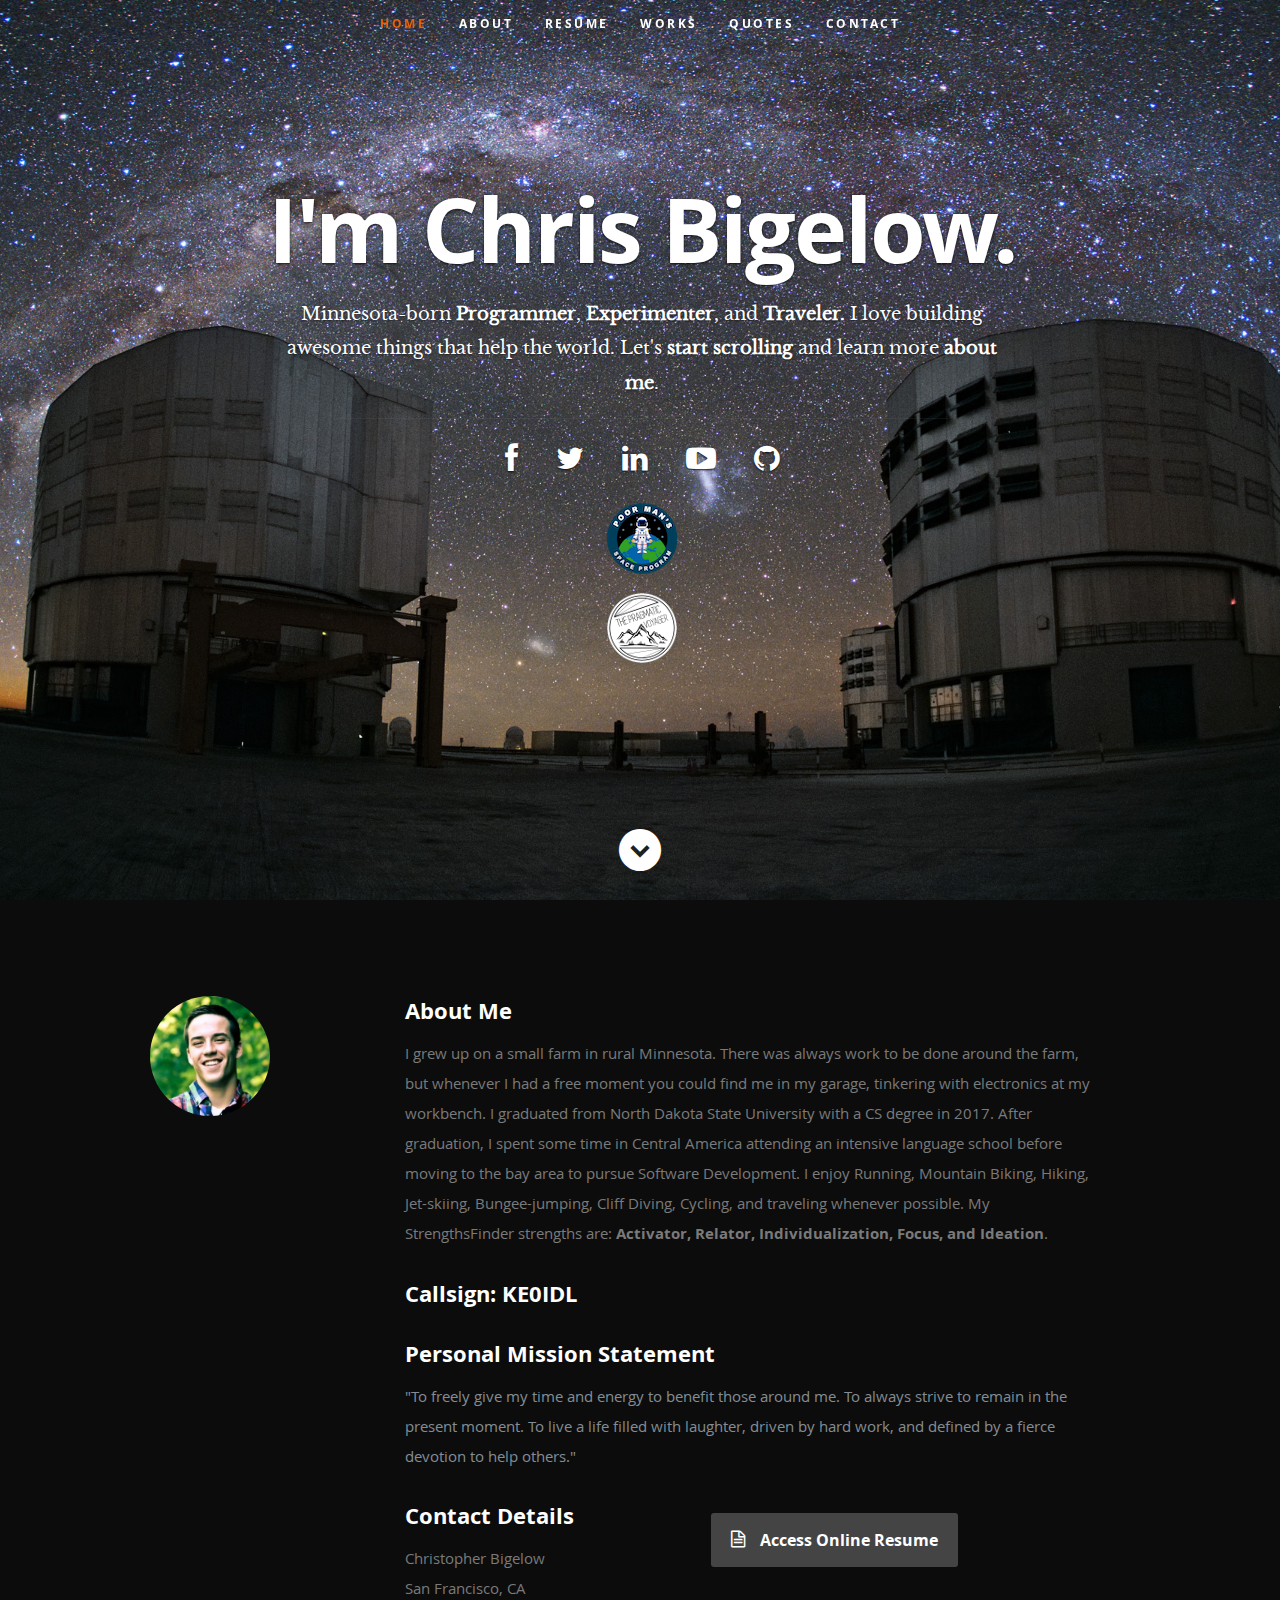
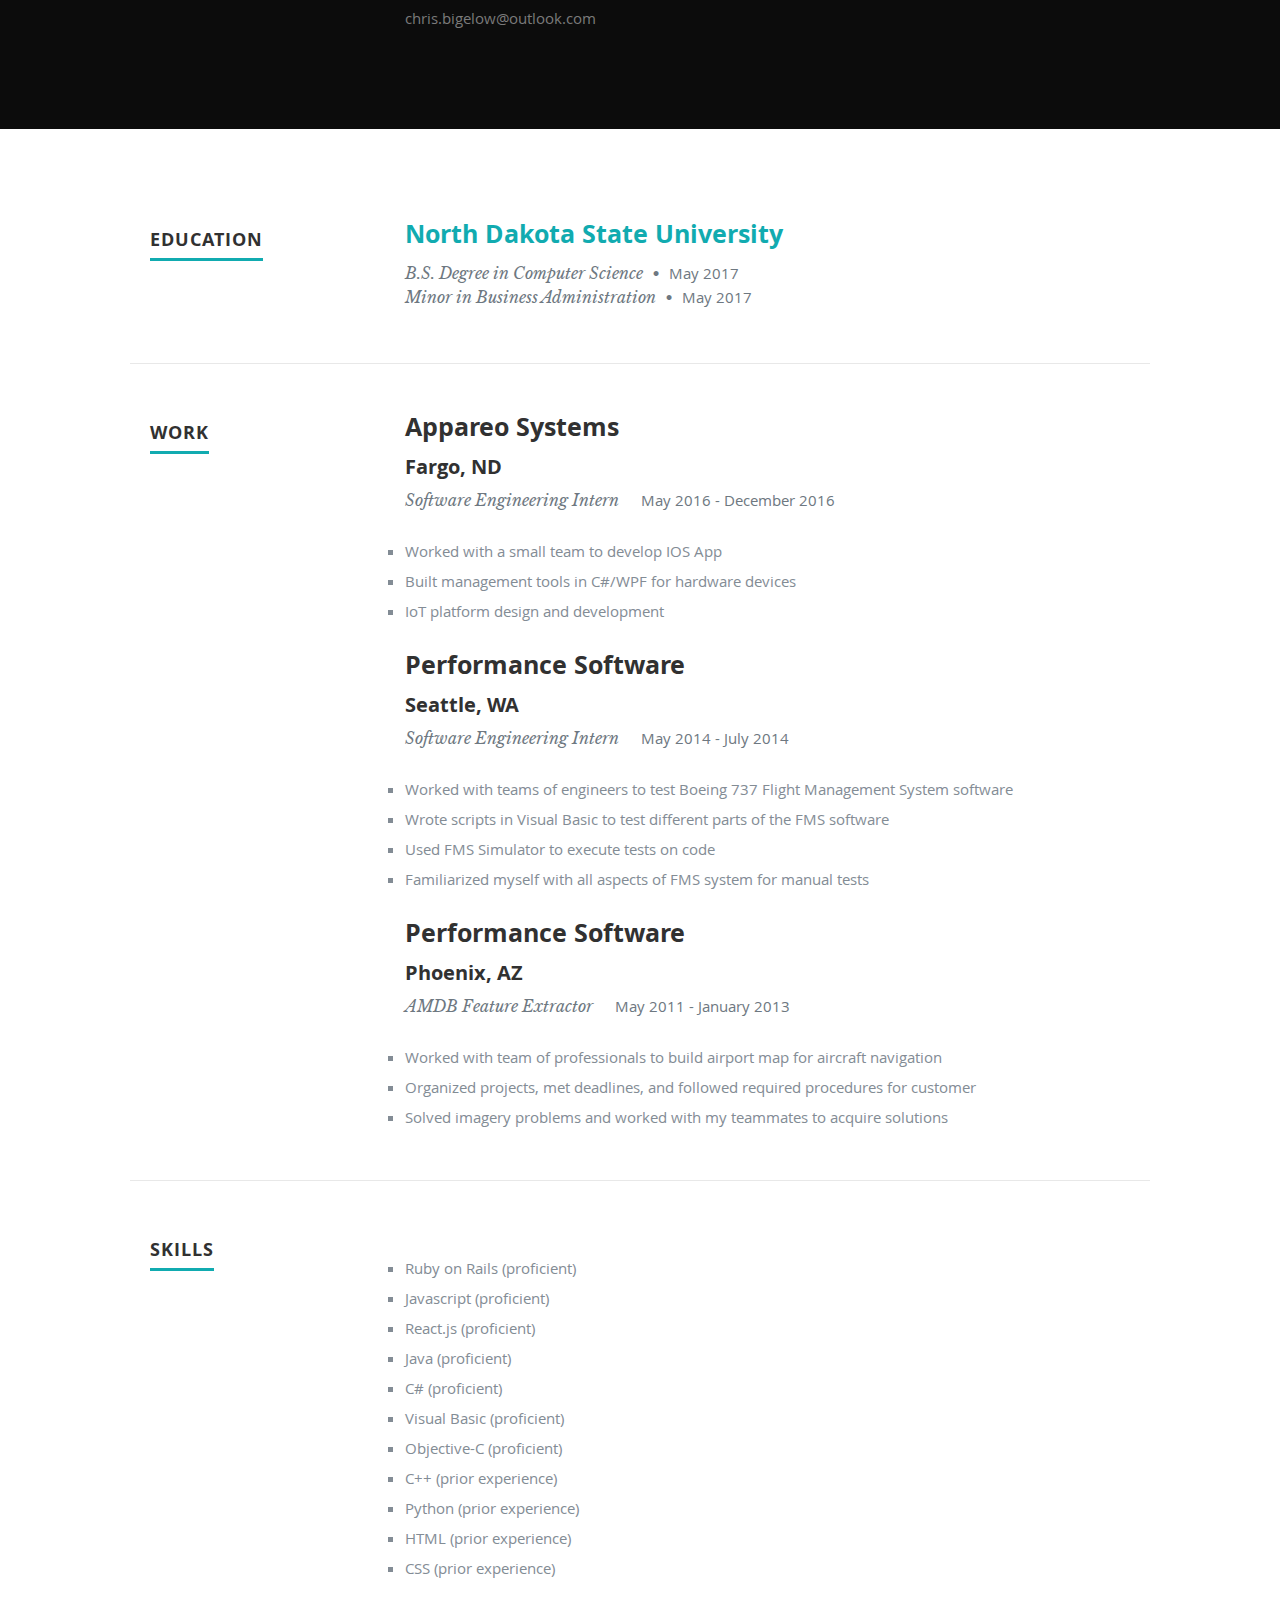
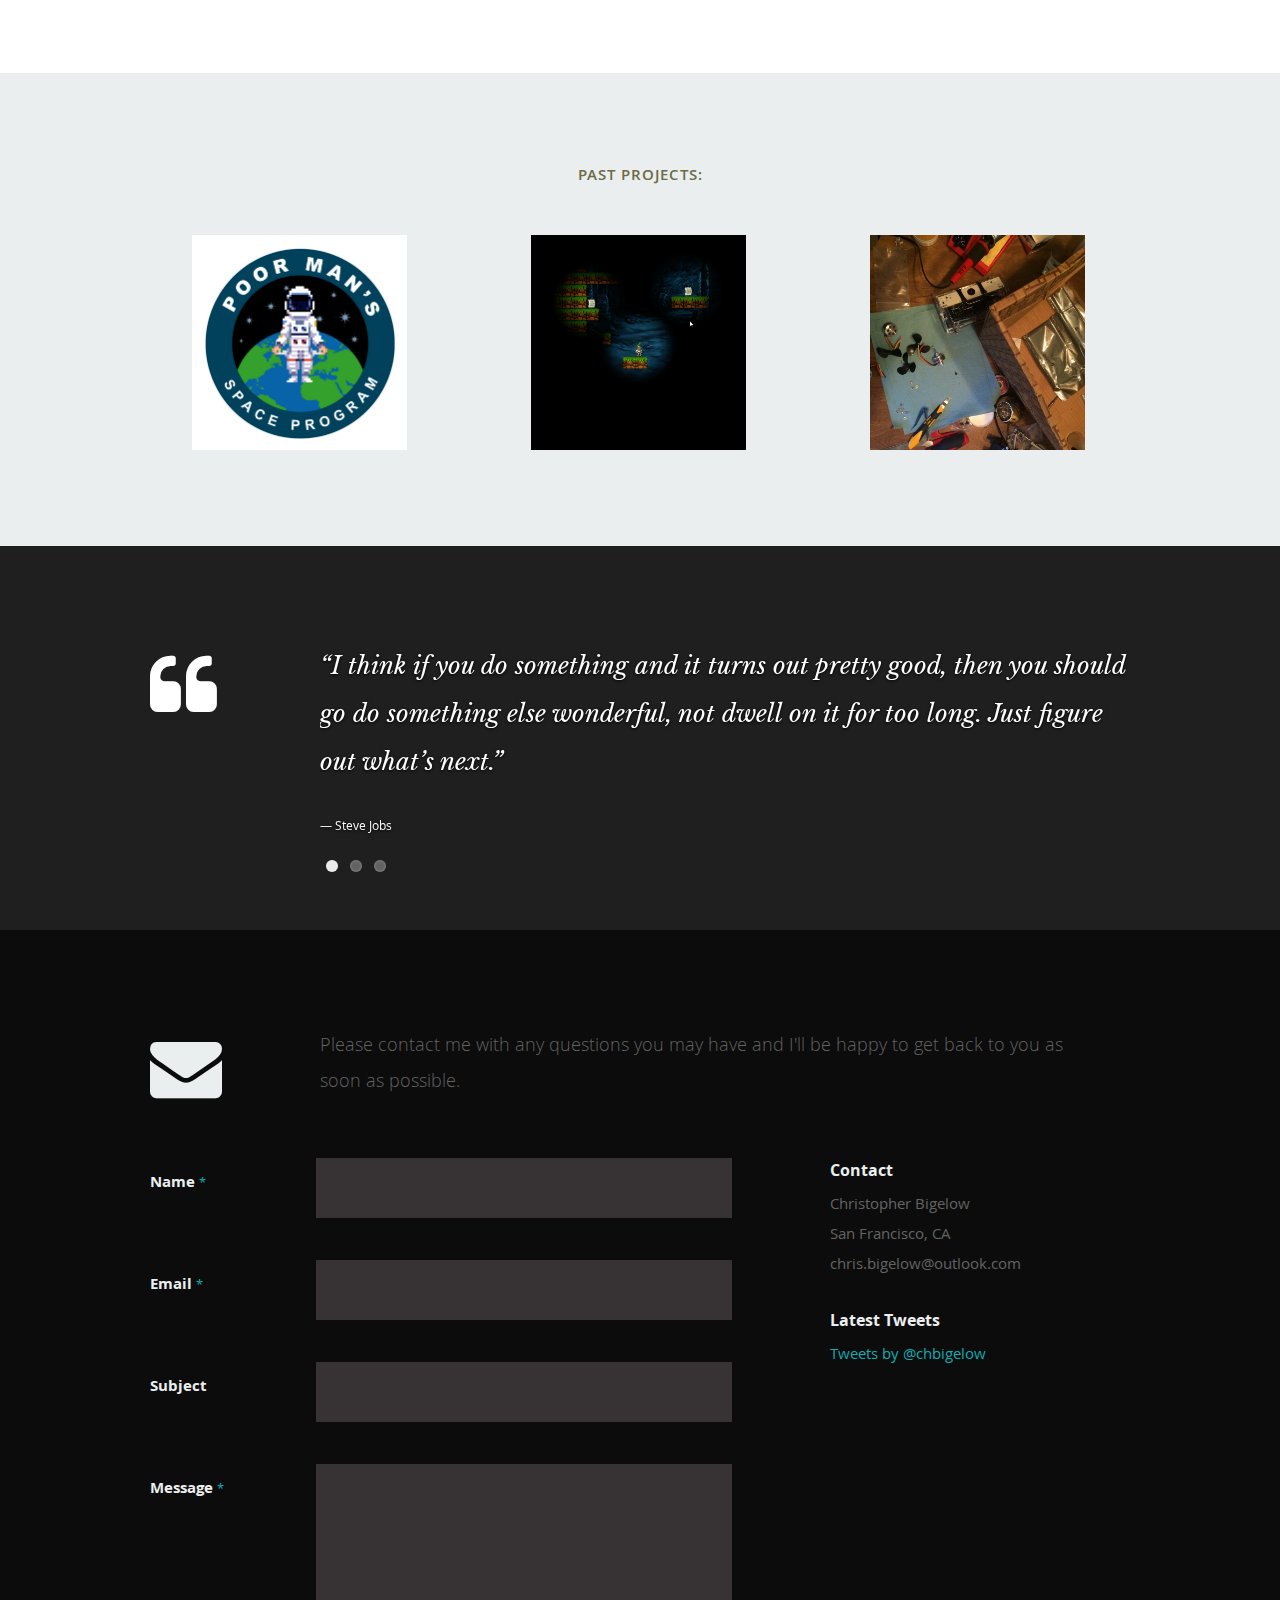
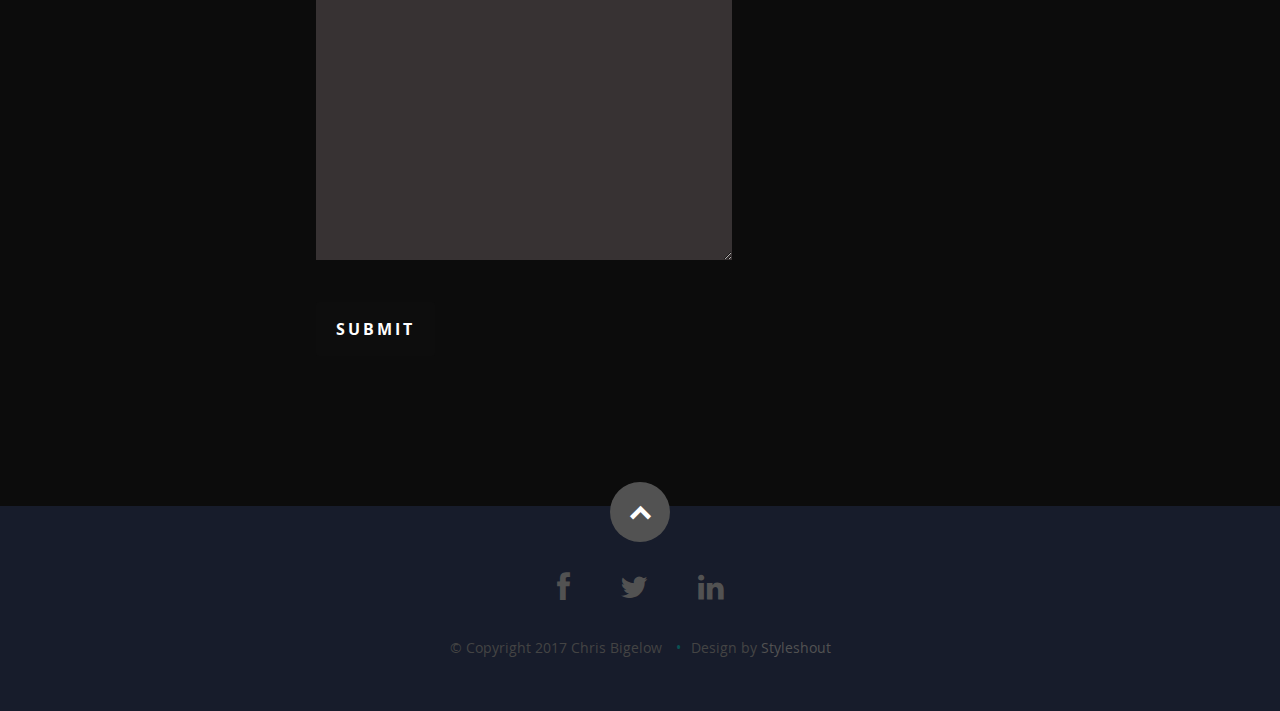
==== commit 8489573d: "fixed typos and added online resume" ====
--- a/index.html
+++ b/index.html
@@ -101,7 +101,7 @@
 
             <p>I grew up on a small farm in rural Minnesota. There was always work to be done around the farm, but whenever I had a free moment
               you could find me in my garage, tinkering with electronics at my workbench. I graduated from North Dakota State University with a CS degree in 2017. After graduation,
-              I spent some time in Central America attending an intensive language school. I enjoy Running, Mountain Biking, Hiking, Jet-skiing, Bungee-jumping, Cliff Diving, Cycling, and traveling whenever
+              I spent some time in Central America attending an intensive language school before moving to the bay area to pursue Software Development. I enjoy Running, Mountain Biking, Hiking, Jet-skiing, Bungee-jumping, Cliff Diving, Cycling, and traveling whenever
               possible. My StrengthsFinder strengths are: <b>Activator, Relator, Individualization, Focus, and Ideation</b>.
 
             </p>
@@ -126,7 +126,7 @@
                   <h2>Contact Details</h2>
                   <p class="address">
 						   <span>Christopher Bigelow</span>
-						   <span><br>Fargo, ND 58102</span><br>
+						   <span><br>San Francisco, CA</span><br>
 						   <span>chris.bigelow@outlook.com</span>
 					   </p>
 
@@ -134,7 +134,7 @@
 
                <div class="columns download">
                   <p>
-                     <a href="Chris_Bigelow_Resume.pdf" class="button"><i class="fa fa-download"></i>Download Resume</a>
+                     <a href="./resume/resume.html" class="button"><i class="fa fa-file-text-o"></i>Access Online Resume</a>
                   </p>
                </div>
 
@@ -288,12 +288,14 @@
 				<div>
 
           <ul style="list-style-type:square">
+             <li>Ruby on Rails (proficient)</li>
+             <li>Javascript (proficient)</li>
+             <li>React.js (proficient)</li>
 					   <li>Java	(proficient)</li>
              <li>C#	(proficient)</li>
              <li>Visual Basic (proficient)</li>
              <li>Objective-C (proficient)</li>
              <li>C++ (prior experience)</li>
-             <li>Ruby (prior experience)
              <li>Python	(prior experience)</li>
              <li>HTML	(prior experience)</li>
              <li>CSS	(prior experience)</li>
@@ -722,10 +724,10 @@
 
                <div class="widget widget_contact">
 
-					   <h4>Address and Phone</h4>
+					   <h4>Contact</h4>
 					   <p class="address">
 						   Christopher Bigelow<br>
-						   Fargo, ND 58102<br>
+						   San Francisco, CA<br>
 						   <span>chris.bigelow@outlook.com</span>
 					   </p>
 
--- a/css/layout.css
+++ b/css/layout.css
@@ -33,7 +33,7 @@
    height: 800px;
    min-height: 500px;
    width: 100%;
-   background: #161415 url(../images/fotoBalloon.jpg) no-repeat top center;
+   background: #161415 url(../images/ob.jpg) no-repeat top center;
    background-size: cover !important;
 	-webkit-background-size: cover !important;
    text-align: center;
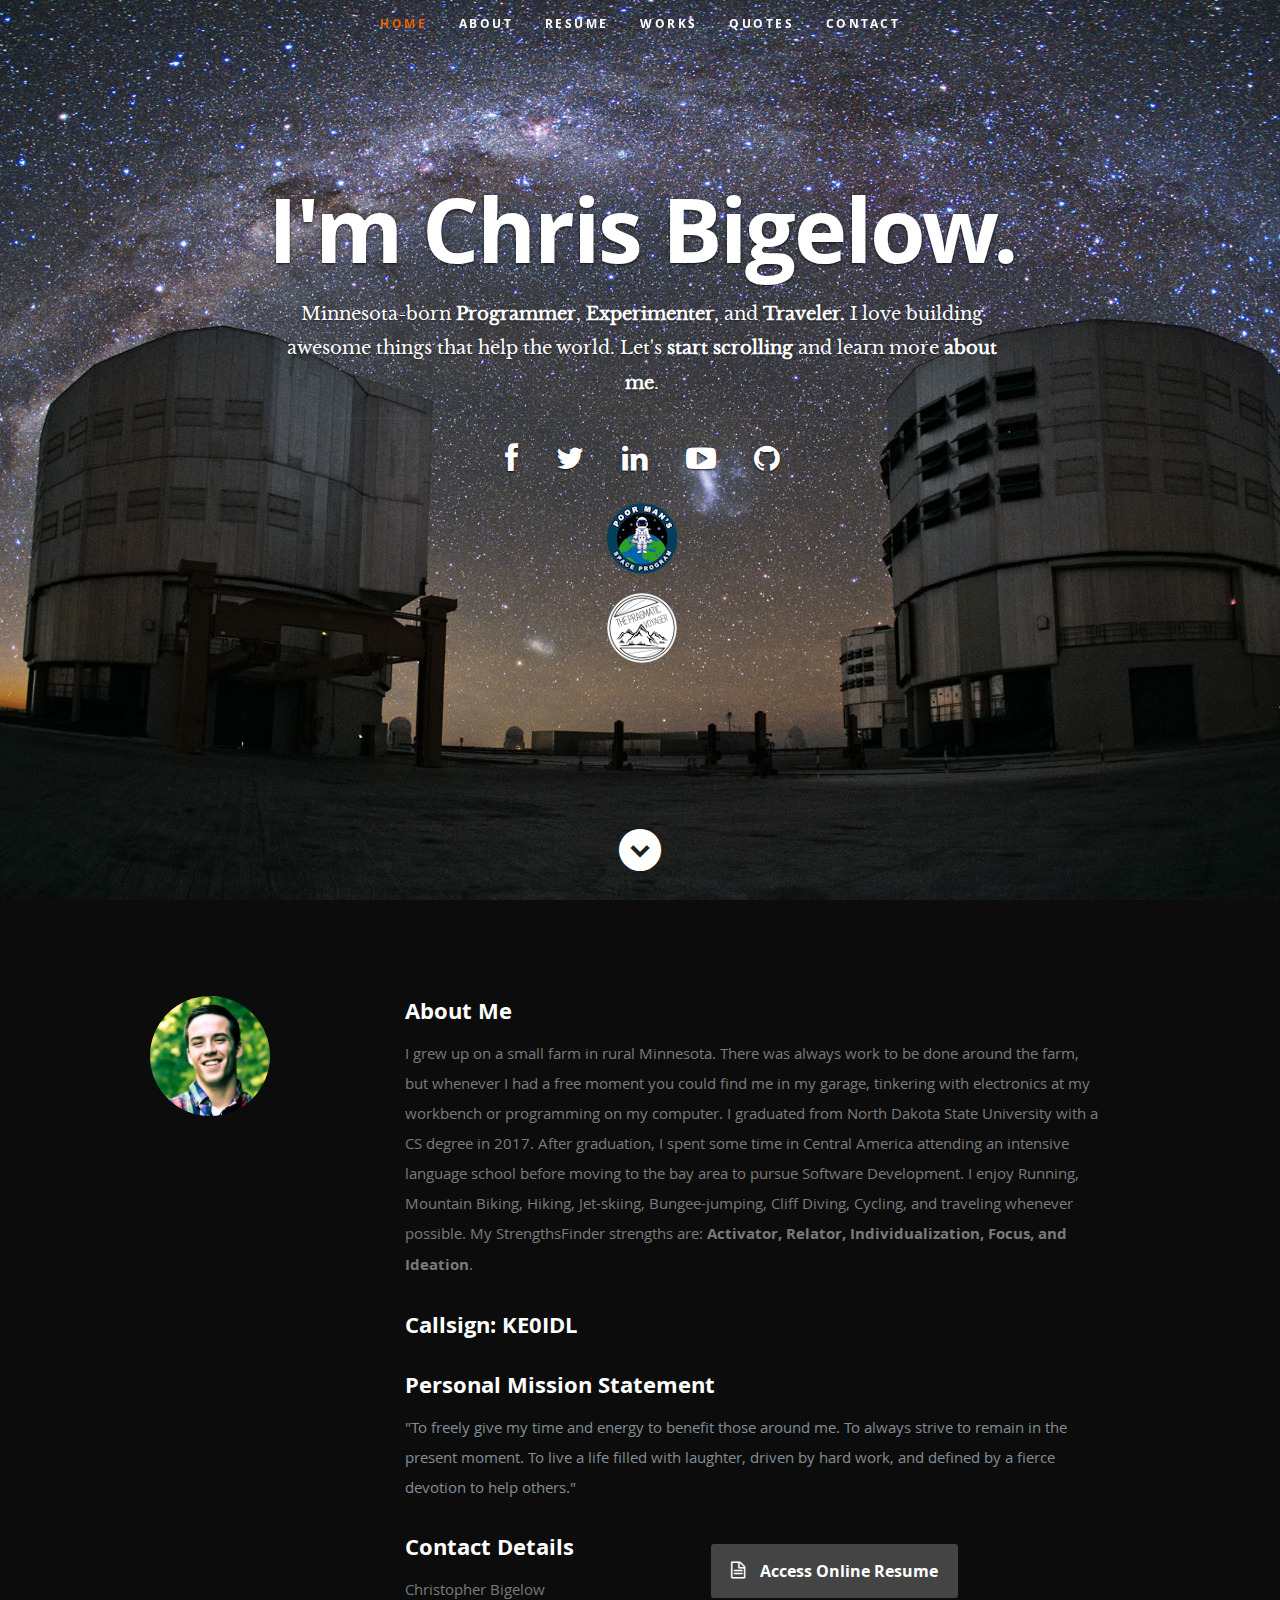
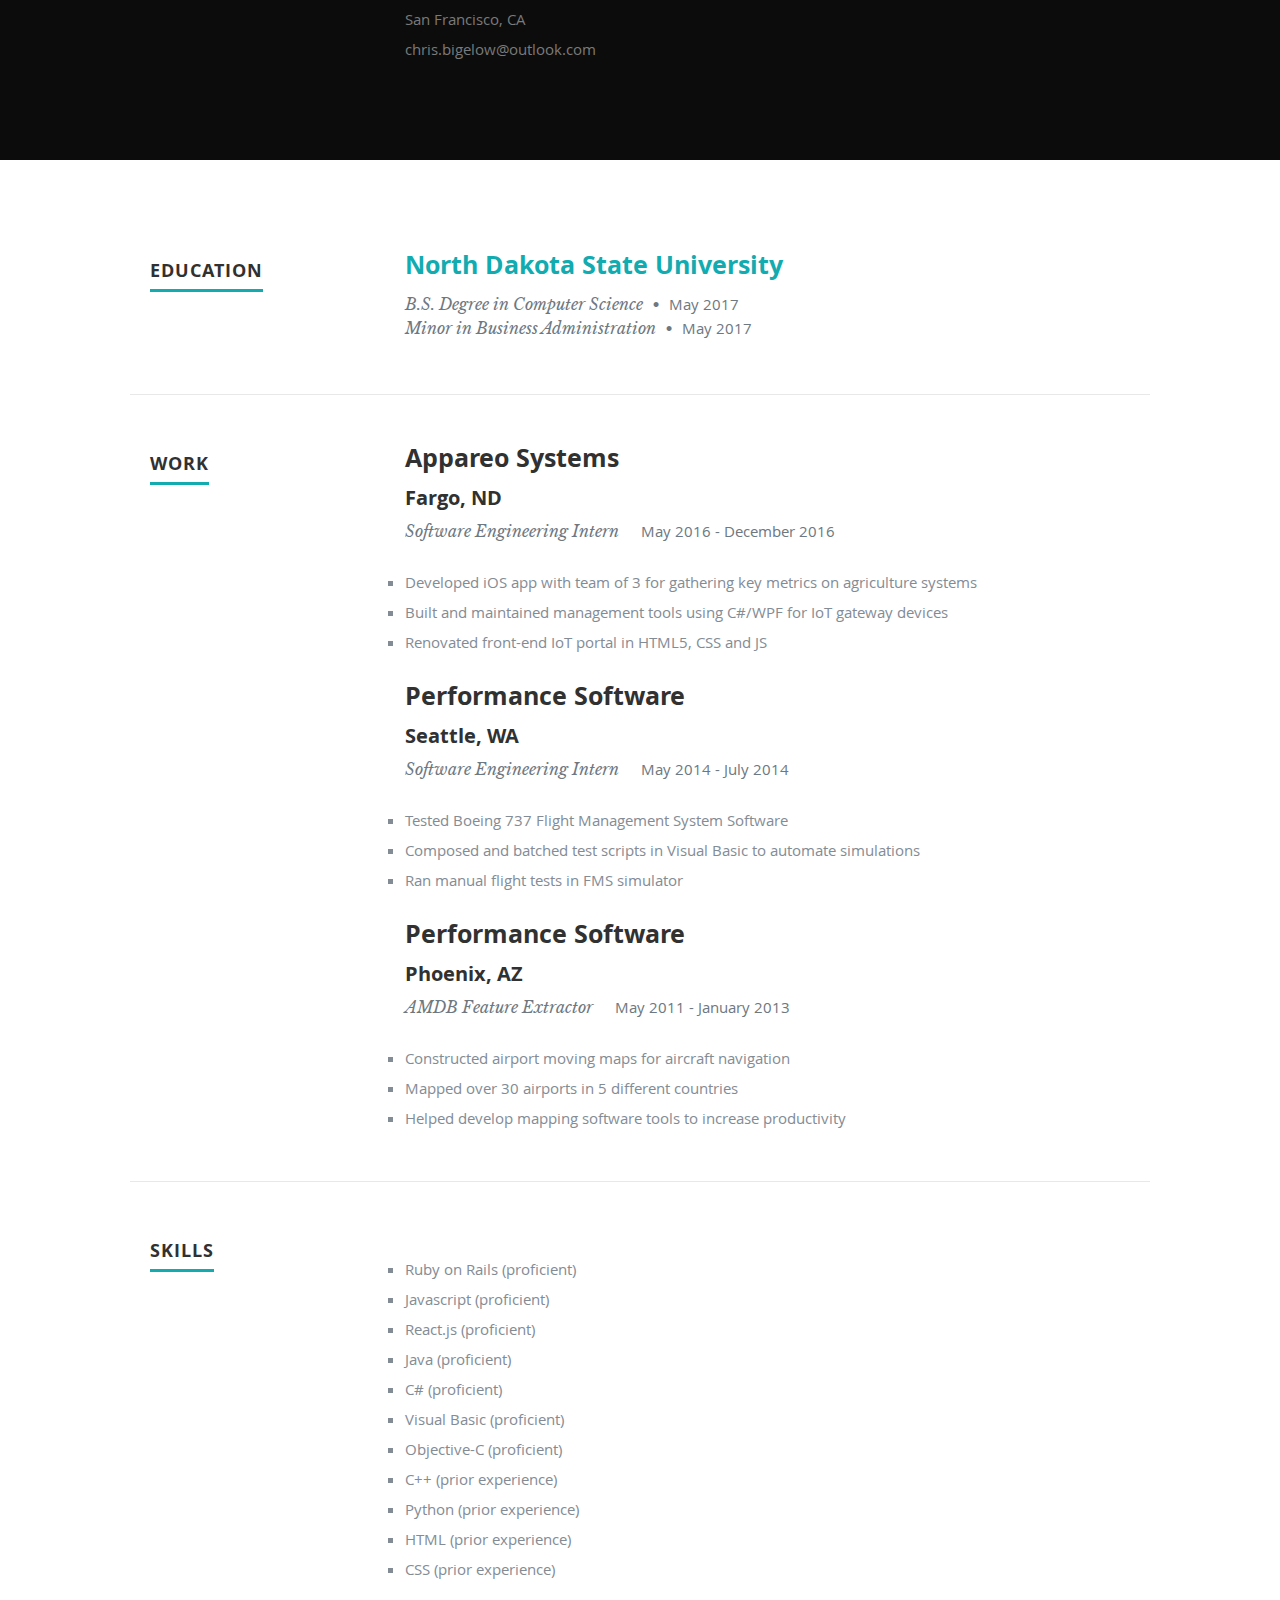
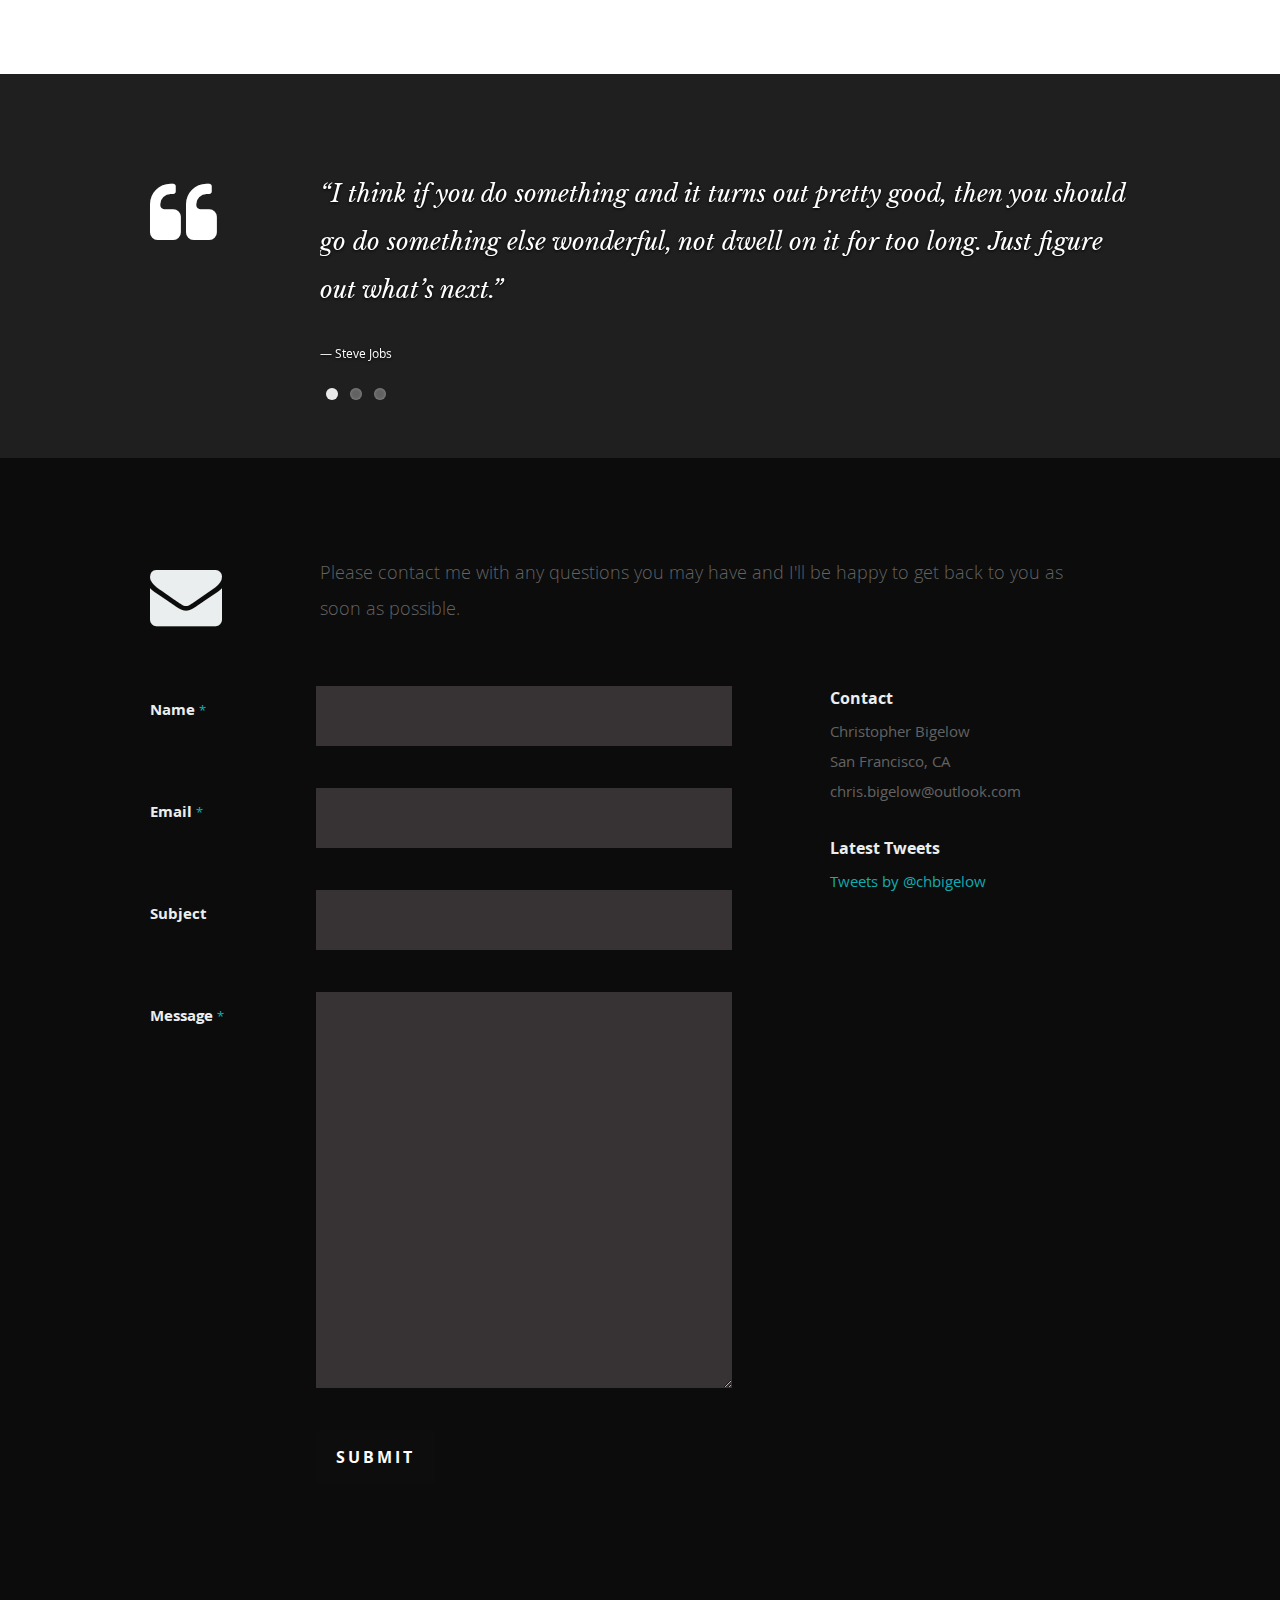
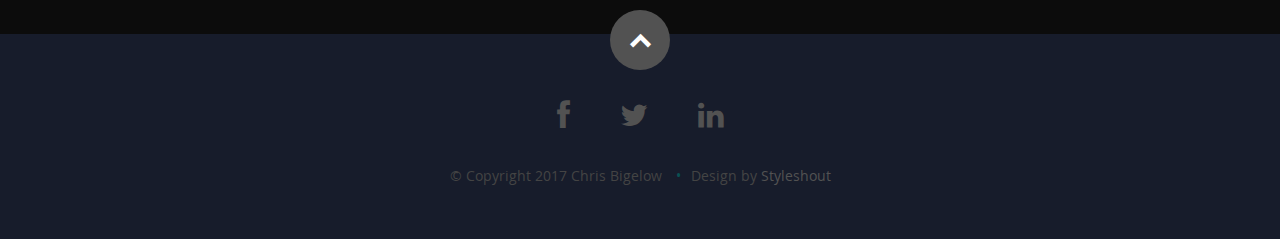
==== commit 04cb6928: "changed resume and took out project section" ====
--- a/index.html
+++ b/index.html
@@ -100,7 +100,7 @@
             <h2>About Me</h2>
 
             <p>I grew up on a small farm in rural Minnesota. There was always work to be done around the farm, but whenever I had a free moment
-              you could find me in my garage, tinkering with electronics at my workbench. I graduated from North Dakota State University with a CS degree in 2017. After graduation,
+              you could find me in my garage, tinkering with electronics at my workbench or programming on my computer. I graduated from North Dakota State University with a CS degree in 2017. After graduation,
               I spent some time in Central America attending an intensive language school before moving to the bay area to pursue Software Development. I enjoy Running, Mountain Biking, Hiking, Jet-skiing, Bungee-jumping, Cliff Diving, Cycling, and traveling whenever
               possible. My StrengthsFinder strengths are: <b>Activator, Relator, Individualization, Focus, and Ideation</b>.
 
@@ -217,9 +217,9 @@
 
                  <p>
                  <ul style="list-style-type:square">
-                   <li>Worked with a small team to develop IOS App</li>
-                   <li>Built management tools in C#/WPF for hardware devices</li>
-                   <li>IoT platform design and development</li>
+                  <li>Developed iOS app with team of 3 for gathering key metrics on agriculture systems</li>
+                  <li>Built and maintained management tools using C#/WPF for IoT gateway devices</li>
+                  <li>Renovated front-end IoT portal in HTML5, CSS and JS</li>
                  </ul>
                  </p>
 
@@ -236,10 +236,9 @@
 
                   <p>
                   <ul style="list-style-type:square">
-                    <li>Worked	with	teams	of	engineers	to test	Boeing 737 Flight Management System software</li>
-                    <li>Wrote	scripts	in	Visual	Basic	to	test	different	parts	of	the	FMS	software</li>
-                    <li>Used	FMS	Simulator	to	execute	tests	on	code</li>
-                    <li>Familiarized	myself	with	all	aspects	of	FMS	system	for	manual	tests</li>
+                    <li>Tested Boeing 737 Flight Management System Software</li>
+                    <li>Composed and batched test scripts in Visual Basic to automate simulations</li>
+                    <li>Ran manual flight tests in FMS simulator</li>
                   </ul>
                   </p>
 
@@ -257,9 +256,9 @@
 
                   <p>
                   <ul style="list-style-type:square">
-                    <li>Worked	with	team	of	professionals	to	build	airport	map for	aircraft	navigation</li>
-                    <li>Organized	projects,	met	deadlines,	and	followed	required	procedures	for	customer</li>
-                    <li>Solved	imagery	problems	and	worked	with	my	teammates	to	acquire	solutions</li>
+                    <li>Constructed airport moving maps for aircraft navigation</li>
+                    <li>Mapped over 30 airports in 5 different countries</li>
+                    <li>Helped develop mapping software tools to increase productivity</li>
                   </ul>
                   </p>
 
@@ -311,16 +310,16 @@
 
 
 
-   <section id="portfolio">
+   <!-- <section id="portfolio">
 
       <div class="row">
 
          <div class="twelve columns collapsed">
 
-            <h1>Past Projects:</h1>
+            <h1>Past Projects:</h1> -->
 
             <!-- portfolio-wrapper -->
-           <div id="portfolio-wrapper" class="bgrid-quarters s-bgrid-thirds cf">
+           <!-- <div id="portfolio-wrapper" class="bgrid-quarters s-bgrid-thirds cf">
 
           	   <div class="columns portfolio-item">
                   <div class="item-wrap">
@@ -337,9 +336,9 @@
                      </a>
 
                   </div>
-          		</div> <!-- item end -->
-
-             <div class="columns portfolio-item">
+          		</div>
+
+             <!-- <div class="columns portfolio-item">
                   <div class="item-wrap">
 
                      <a href="#modal-02" title="">
@@ -354,7 +353,7 @@
                      </a>
 
                   </div>
-          		</div> <!-- item end -->
+          		</div> 
 
               <div class="columns portfolio-item">
                   <div class="item-wrap">
@@ -447,7 +446,7 @@
               <!-- </div> <!-- twelve columns end -->
 
 
-         <div id="modal-01" class="popup-modal mfp-hide">
+         <!-- <div id="modal-01" class="popup-modal mfp-hide">
 
 		      <img class="scale-with-grid" src="pmsp.jpg" alt="" />
 
@@ -460,9 +459,9 @@
             <div class="link-box">
                <a href="http://www.poormansspaceprogram.com">Website</a>
 		         <a class="popup-modal-dismiss">Close</a>
-            </div>
-
-	      </div><!-- modal-01 End -->
+            </div> -->
+
+	      <!-- </div>
 
          <div id="modal-02" class="popup-modal mfp-hide">
 
@@ -479,9 +478,9 @@
             <div class="link-box">
                <a href="JuniperVideo.mp4">Download Video Demo</a>
 		         <a class="popup-modal-dismiss">Close</a>
-            </div>
-
-	      </div><!-- modal-02 End -->
+            </div> -->
+
+	      <!-- </div>
 
          <div id="modal-03" class="popup-modal mfp-hide">
 
@@ -500,7 +499,7 @@
 		         <a class="popup-modal-dismiss">Close</a>
             </div>
 
-	      </div><!-- modal-03 End -->
+	      </div> -->
 
 
 	    <!--  </div><!-- modal-04 End -->
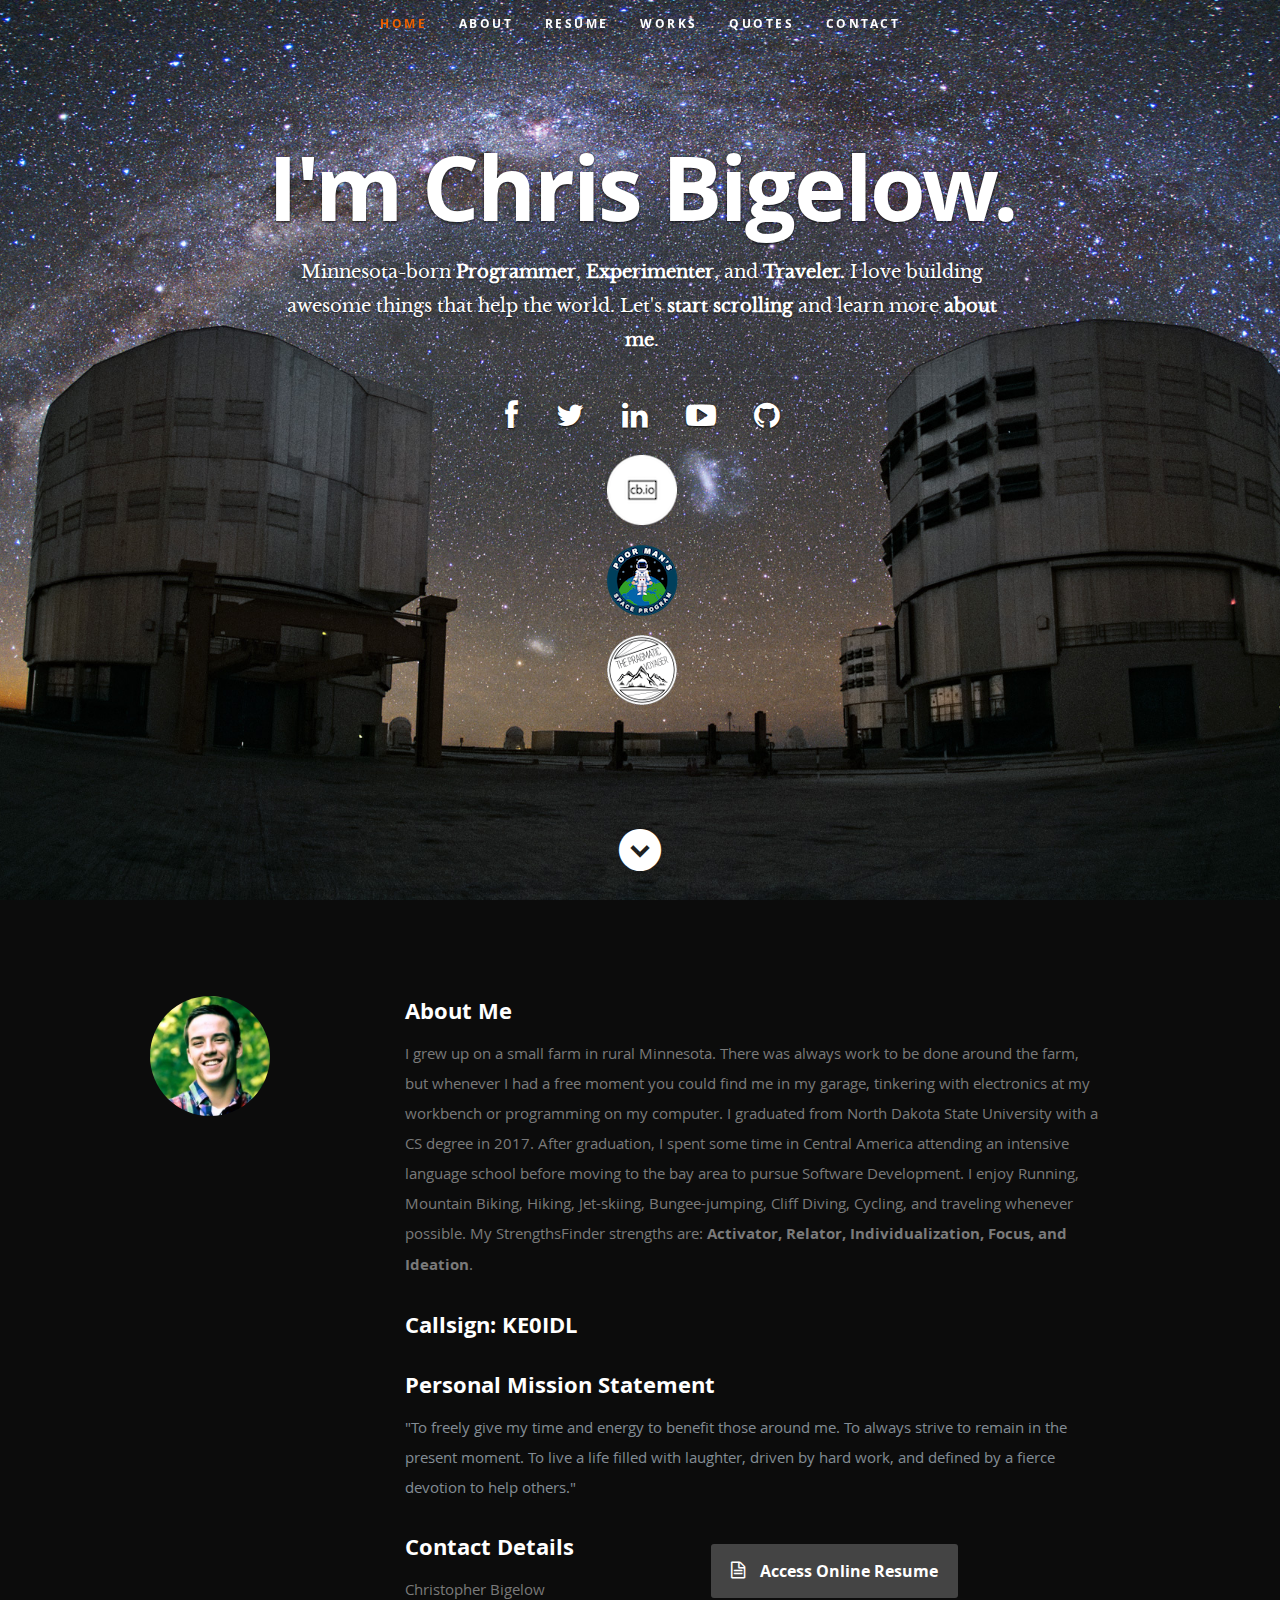
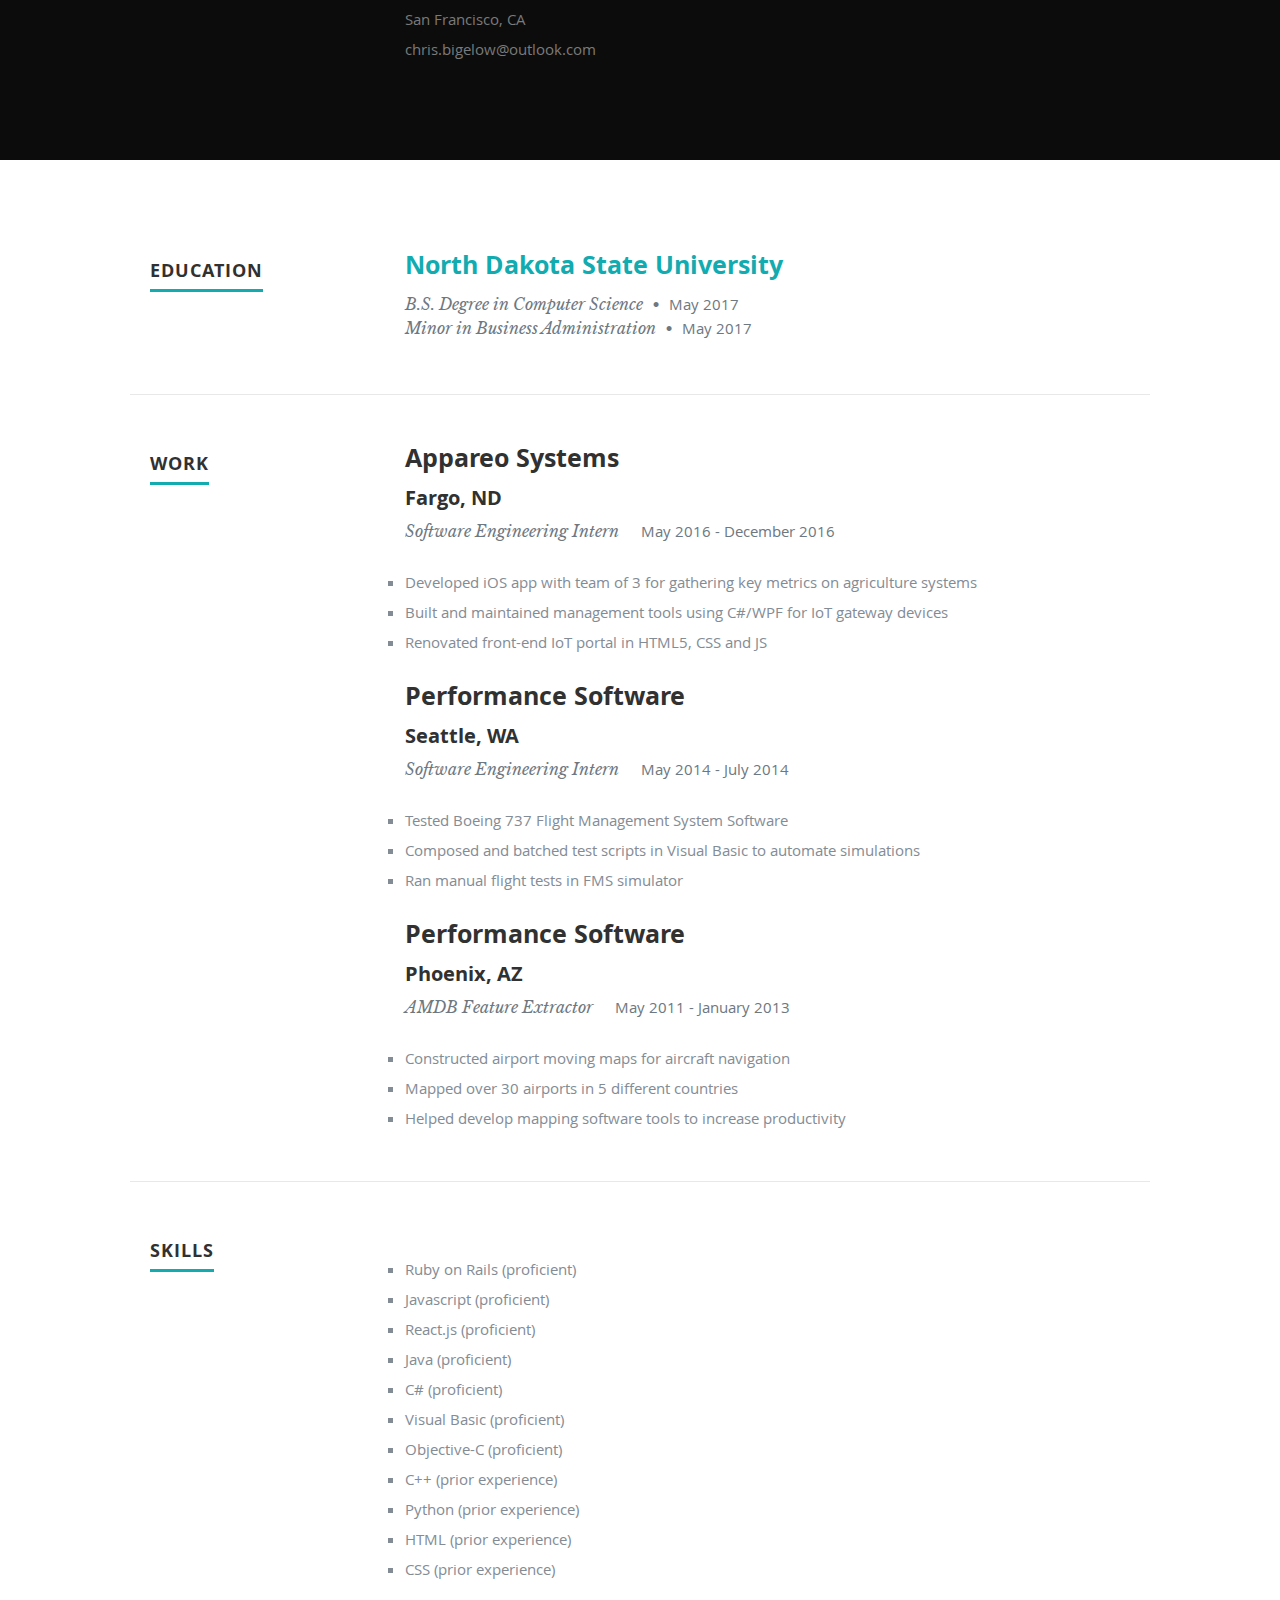
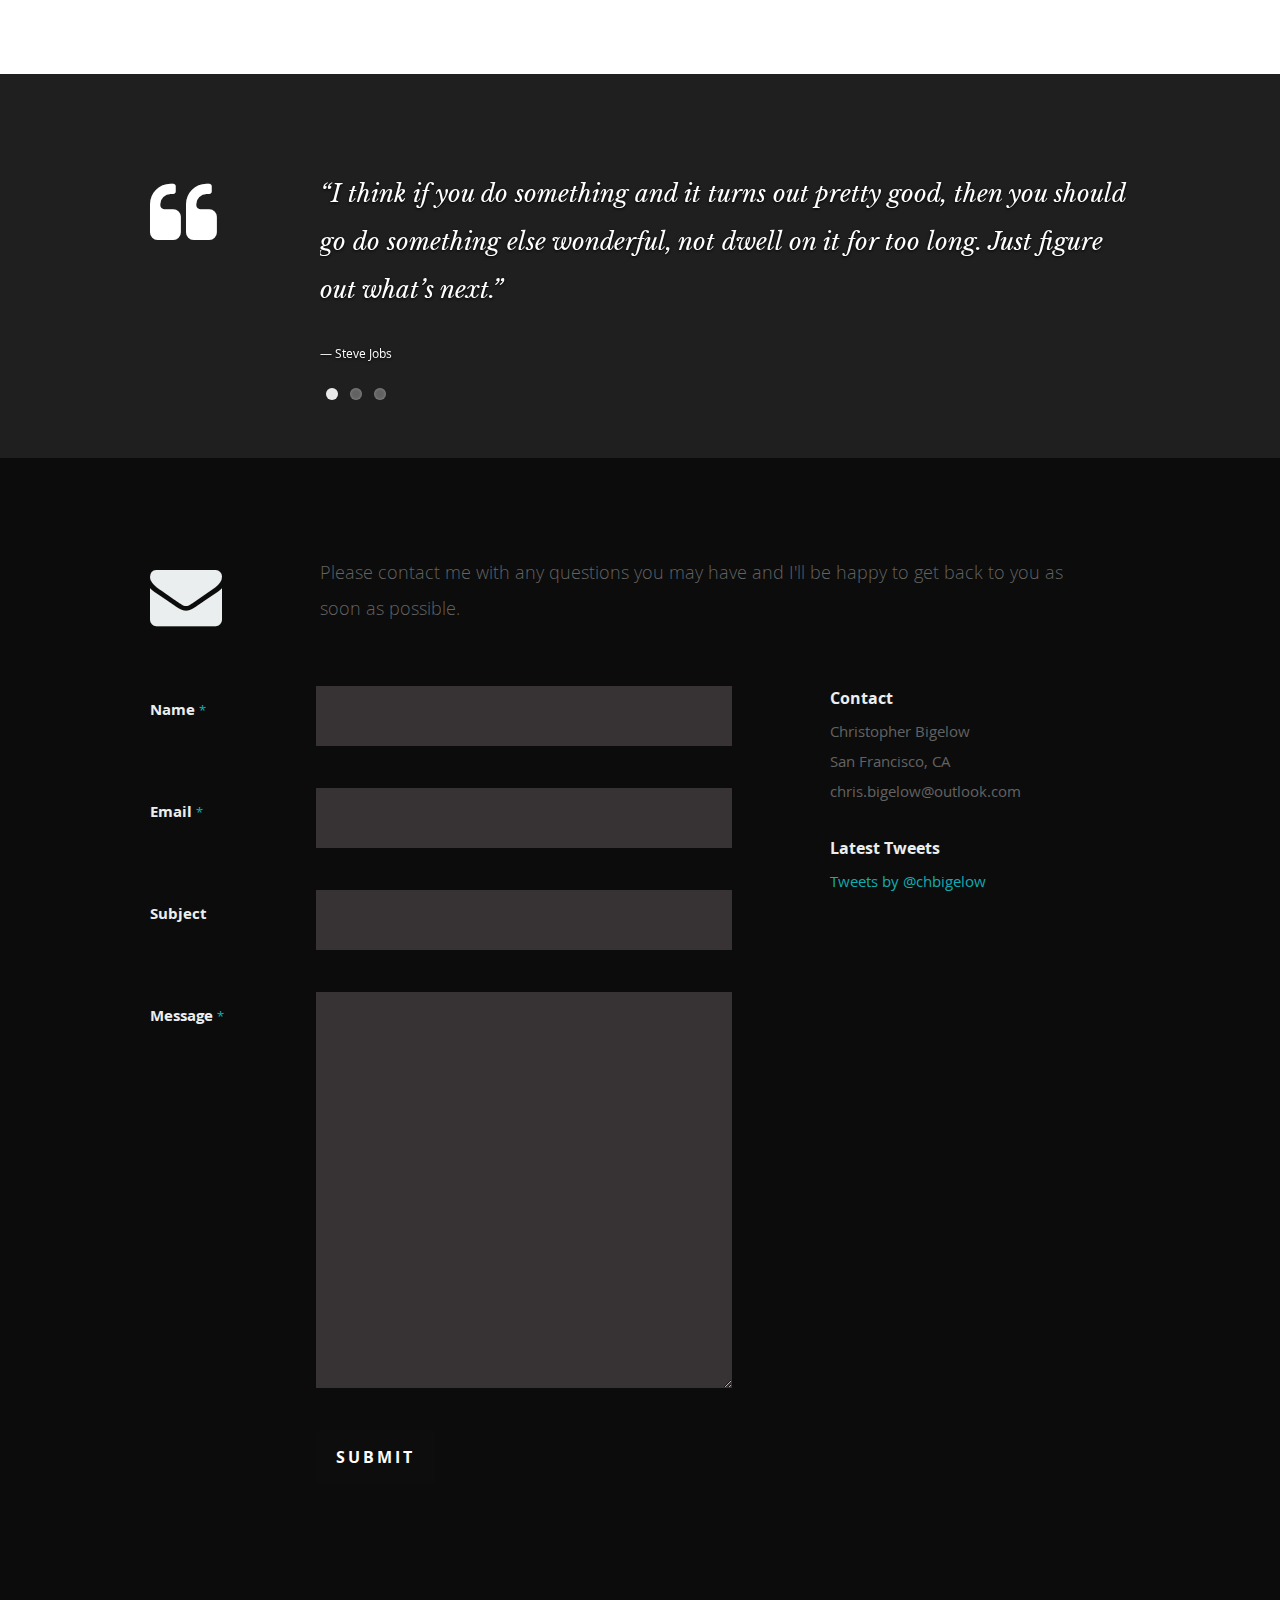
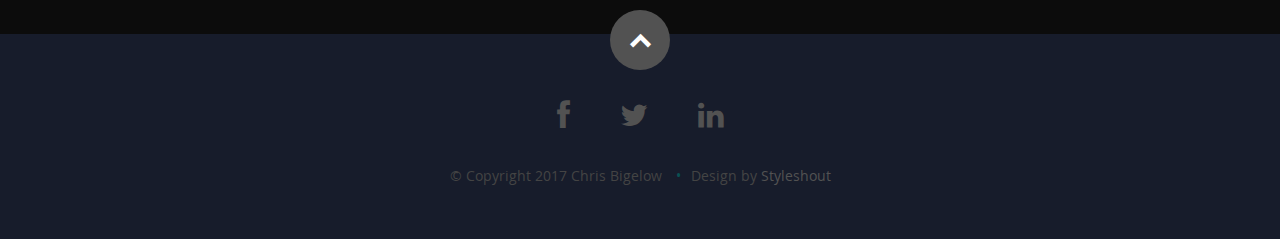
==== commit 642fb432: "added link and icon" ====
--- a/index.html
+++ b/index.html
@@ -70,7 +70,8 @@
                <li><a href="https://github.com/chrisbigelow"><i class="fa fa-github"></i></a></li>
             </ul>
             <ul class="pmsp">
-              <li><a href="https://poormansspaceprogram.com"><img src="smallicon.png"</a></li>
+                <li><a href="https://chrisbigelow.io"><img src="cb.png"</a></li>
+              <li><a href="https://chrisbigelow.io/space"><img src="smallicon.png"</a></li>
               <li><a href="https://www.thepragmaticvoyager.com"><img src="small.png"</a></li>
             </ul>
          </div>
--- a/css/layout.css
+++ b/css/layout.css
@@ -31,7 +31,7 @@
 header {
    position: relative;
    height: 800px;
-   min-height: 500px;
+   min-height: 800px;
    width: 100%;
    background: #161415 url(../images/ob.jpg) no-repeat top center;
    background-size: cover !important;
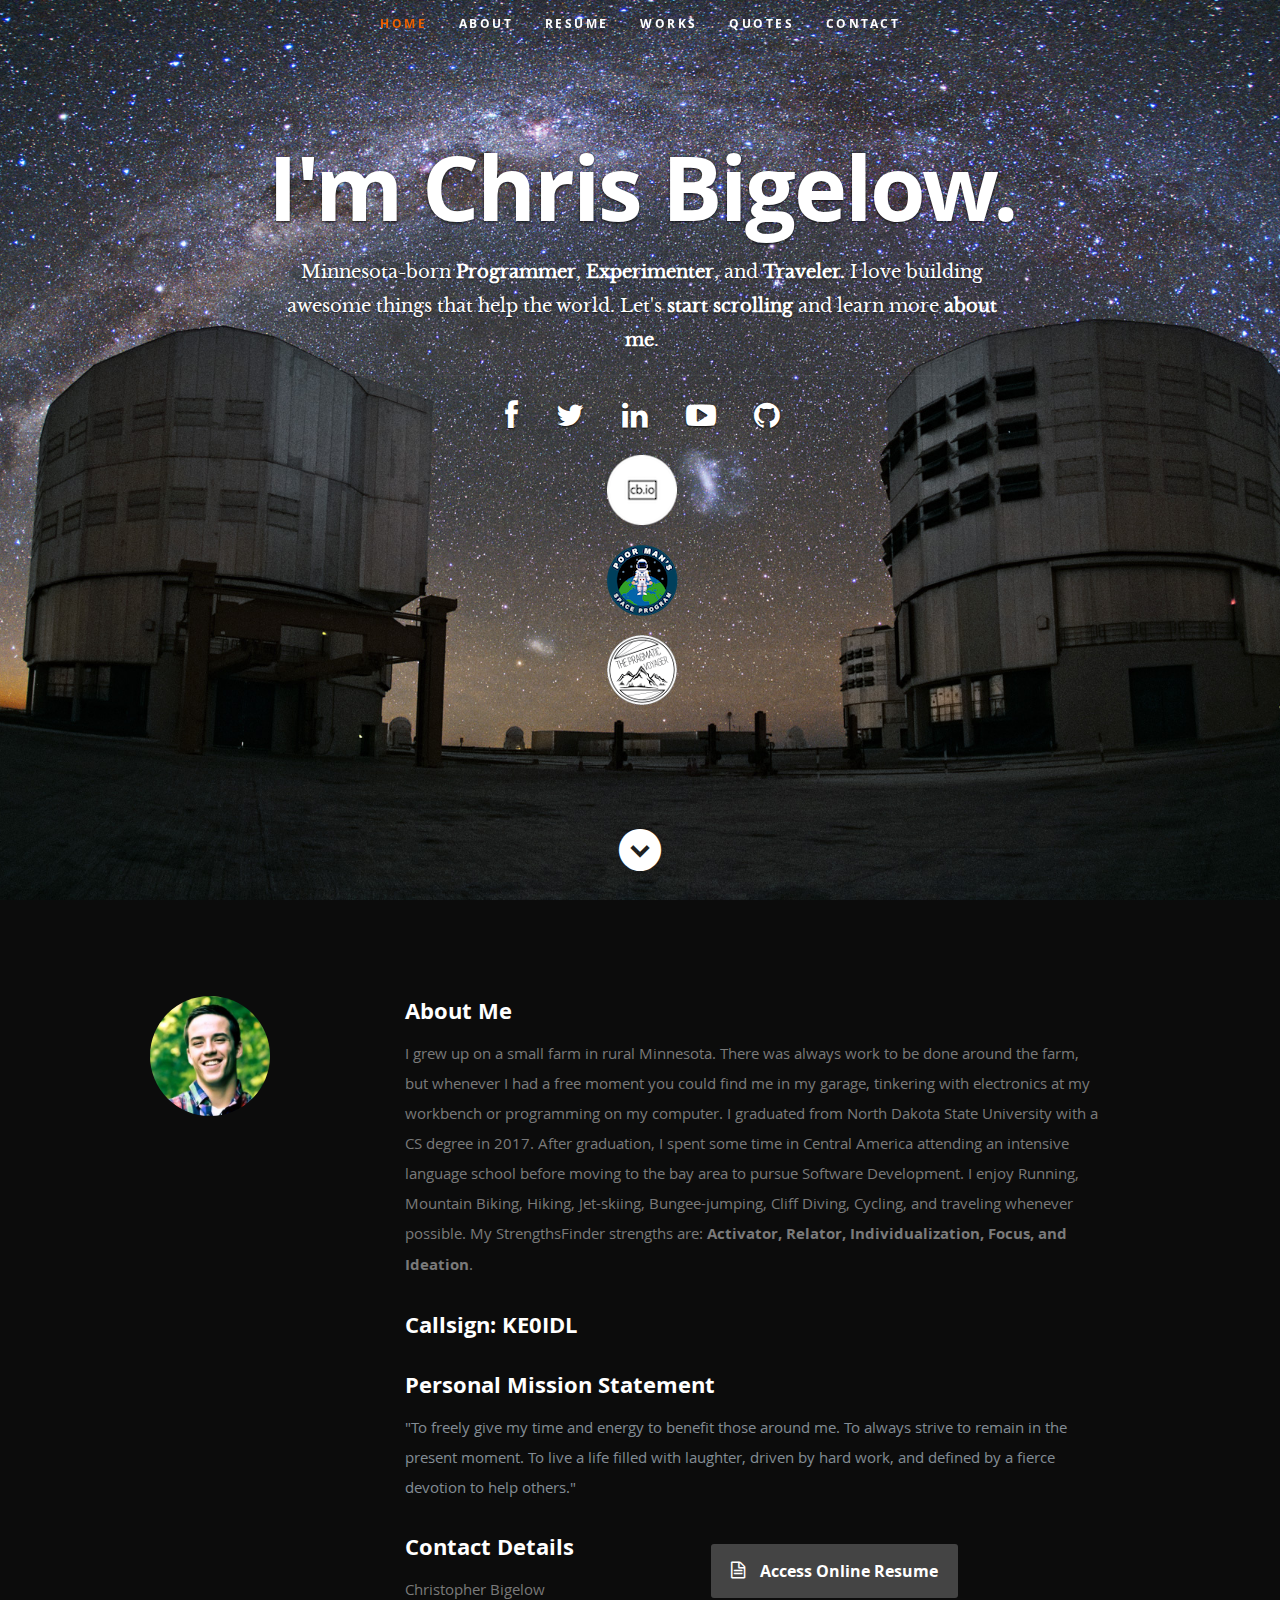
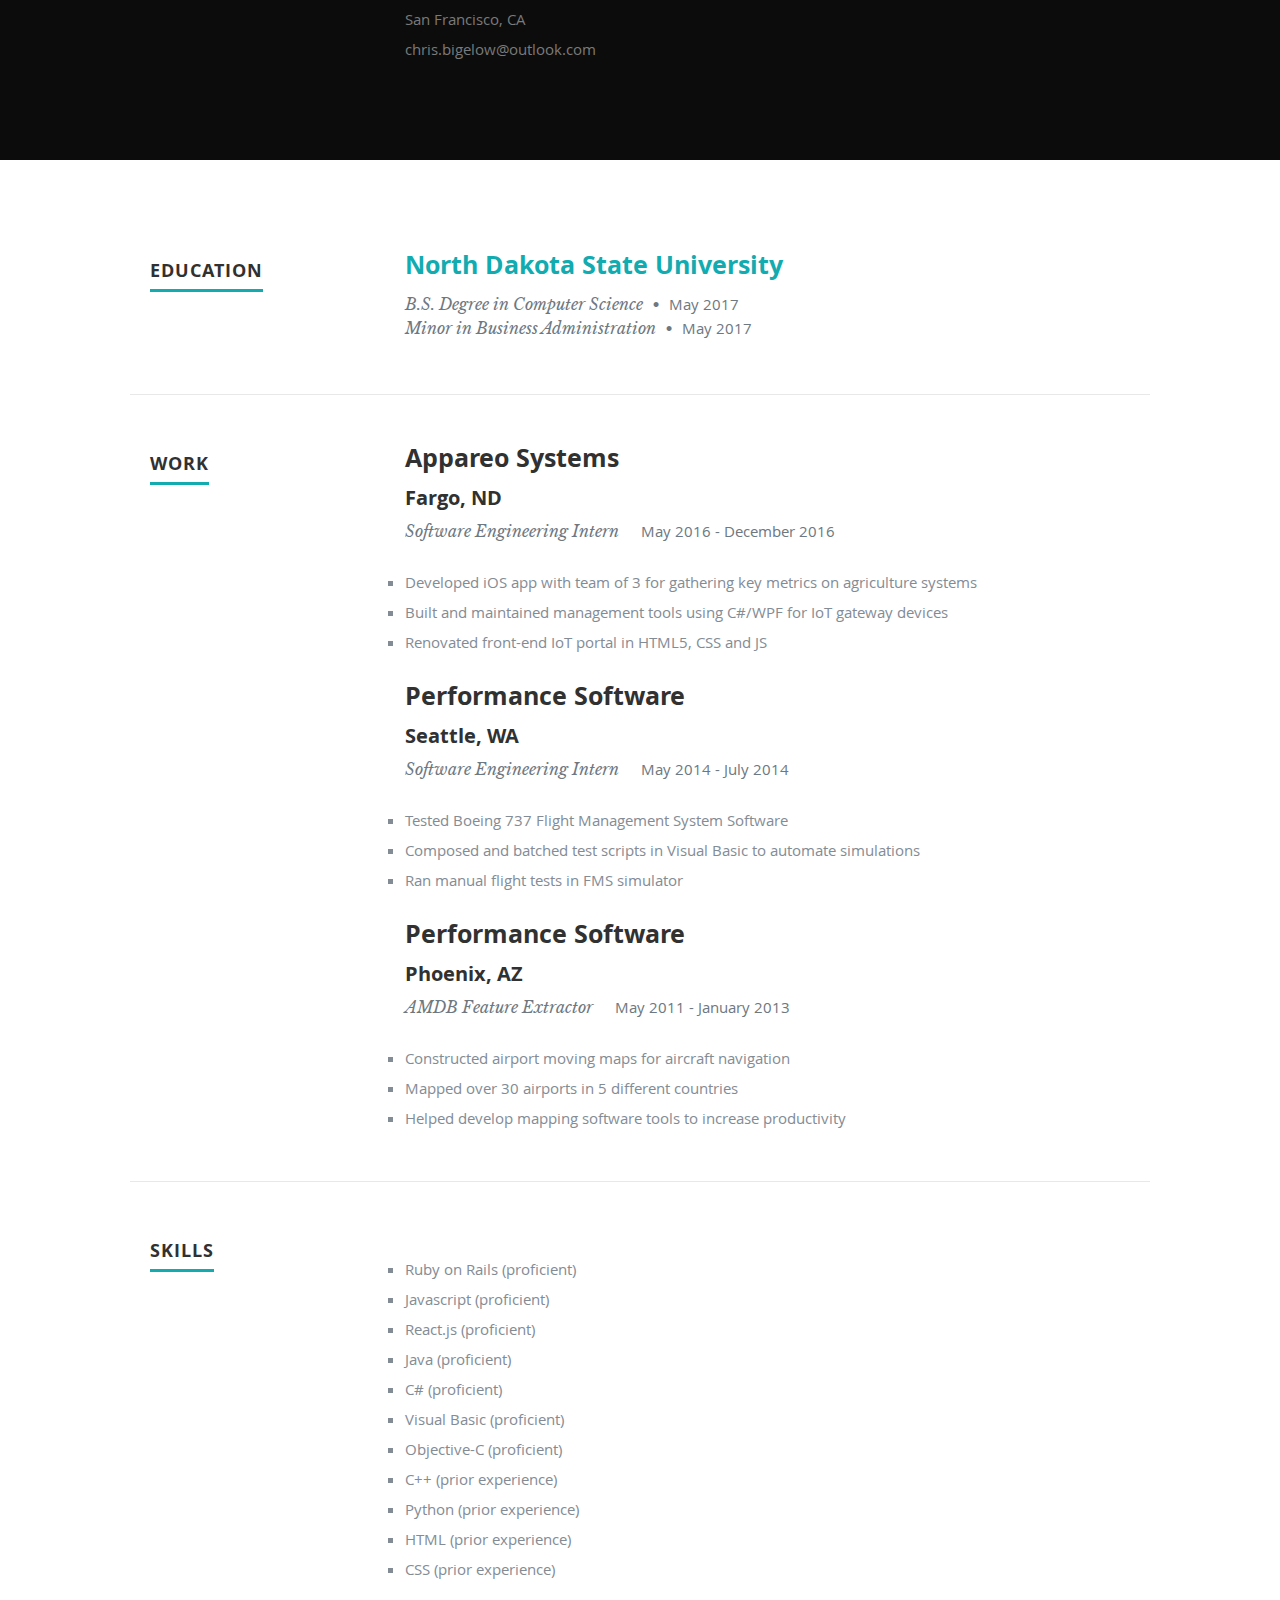
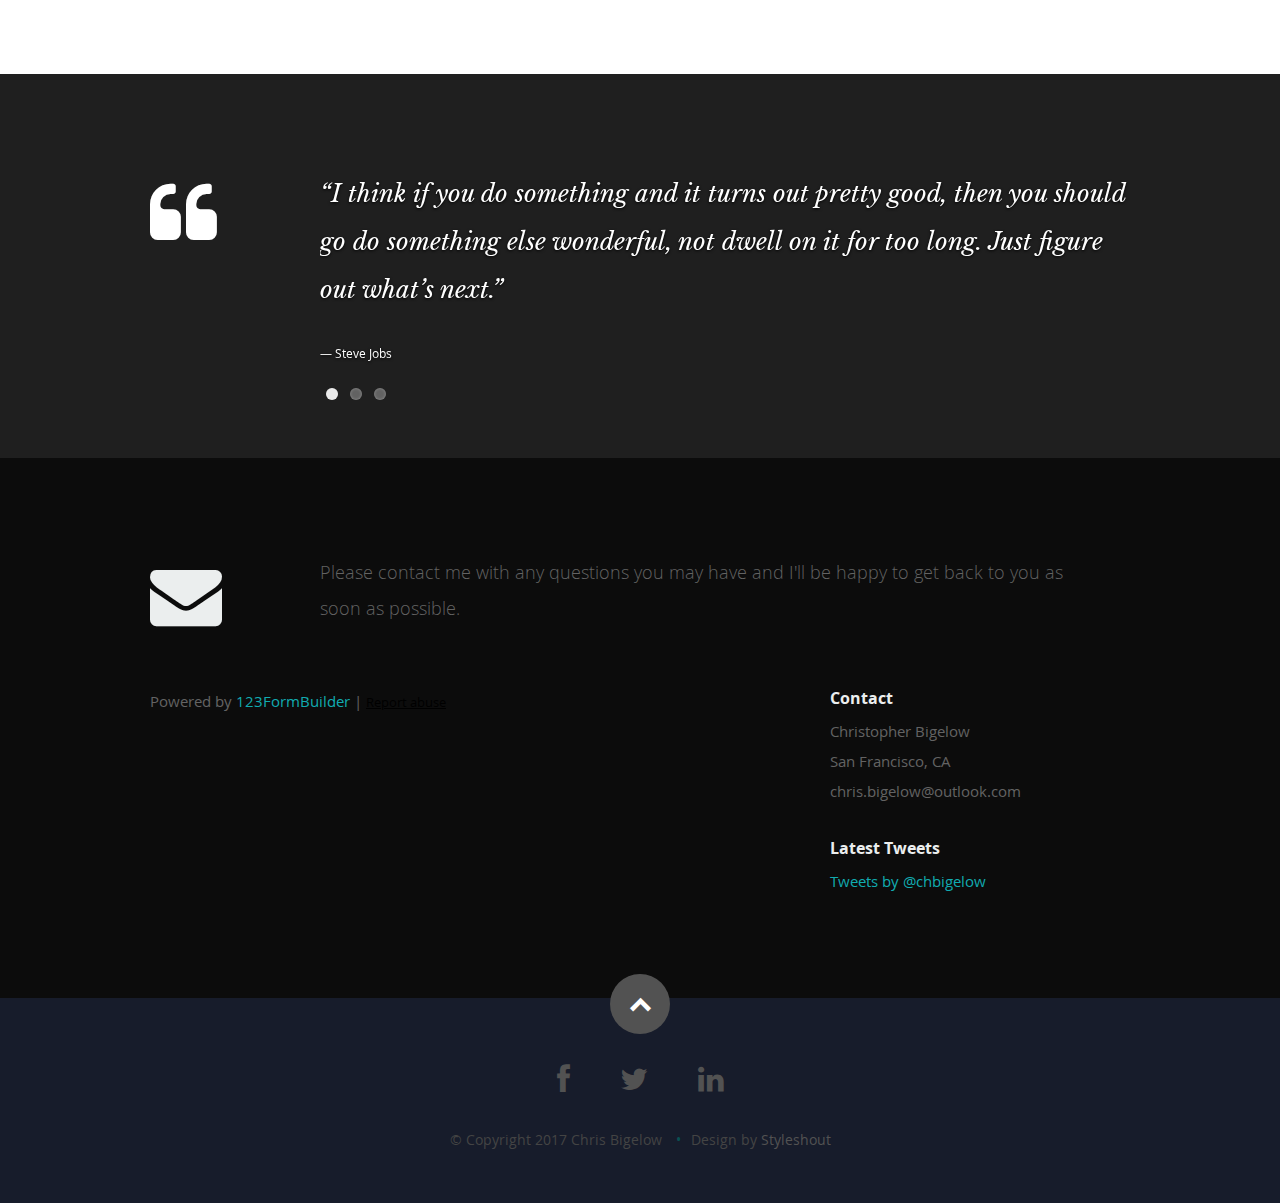
==== commit 50597bdc: "add form" ====
--- a/index.html
+++ b/index.html
@@ -674,39 +674,9 @@
 
             <div class="eight columns">
 
-               <!-- form -->
-               <form action="" method="post" id="contactForm" name="contactForm">
-					<fieldset>
-
-                  <div>
-						   <label for="contactName">Name <span class="required">*</span></label>
-						   <input type="text" value="" size="35" id="contactName" name="contactName">
-                  </div>
-
-                  <div>
-						   <label for="contactEmail">Email <span class="required">*</span></label>
-						   <input type="text" value="" size="35" id="contactEmail" name="contactEmail">
-                  </div>
-
-                  <div>
-						   <label for="contactSubject">Subject</label>
-						   <input type="text" value="" size="35" id="contactSubject" name="contactSubject">
-                  </div>
-
-                  <div>
-                     <label for="contactMessage">Message <span class="required">*</span></label>
-                     <textarea cols="50" rows="15" id="contactMessage" name="contactMessage"></textarea>
-                  </div>
-
-                  <div>
-                     <button class="submit">Submit</button>
-                     <span id="image-loader">
-                        <img alt="" src="images/loader.gif">
-                     </span>
-                  </div>
-
-					</fieldset>
-				   </form> <!-- Form End -->
+               <!-- www.123formbuilder.com script begins here -->
+<script type="text/javascript" defer src="//www.123formbuilder.com/embed/3471518.js" data-role="form" data-default-width="650px"></script>
+<p>Powered by <a class="footerLink13" title="123FormBuilder" href="https://www.123formbuilder.com">123FormBuilder</a> | <a style="font-size:small!important;color:#000000!important; text-decoration:underline!important;" title="Looks like phishing? Report it!" href="http://www.123formbuilder.com/sfnew.php?s=123contactform-52&control119314=///contact-form--3471518.html&control190=Report%20abuse" rel="nofollow">Report abuse</a></p><!-- www.123formbuilder.com script ends here -->
 
                <!-- contact-warning -->
                <div id="message-warning"> Error boy</div>
